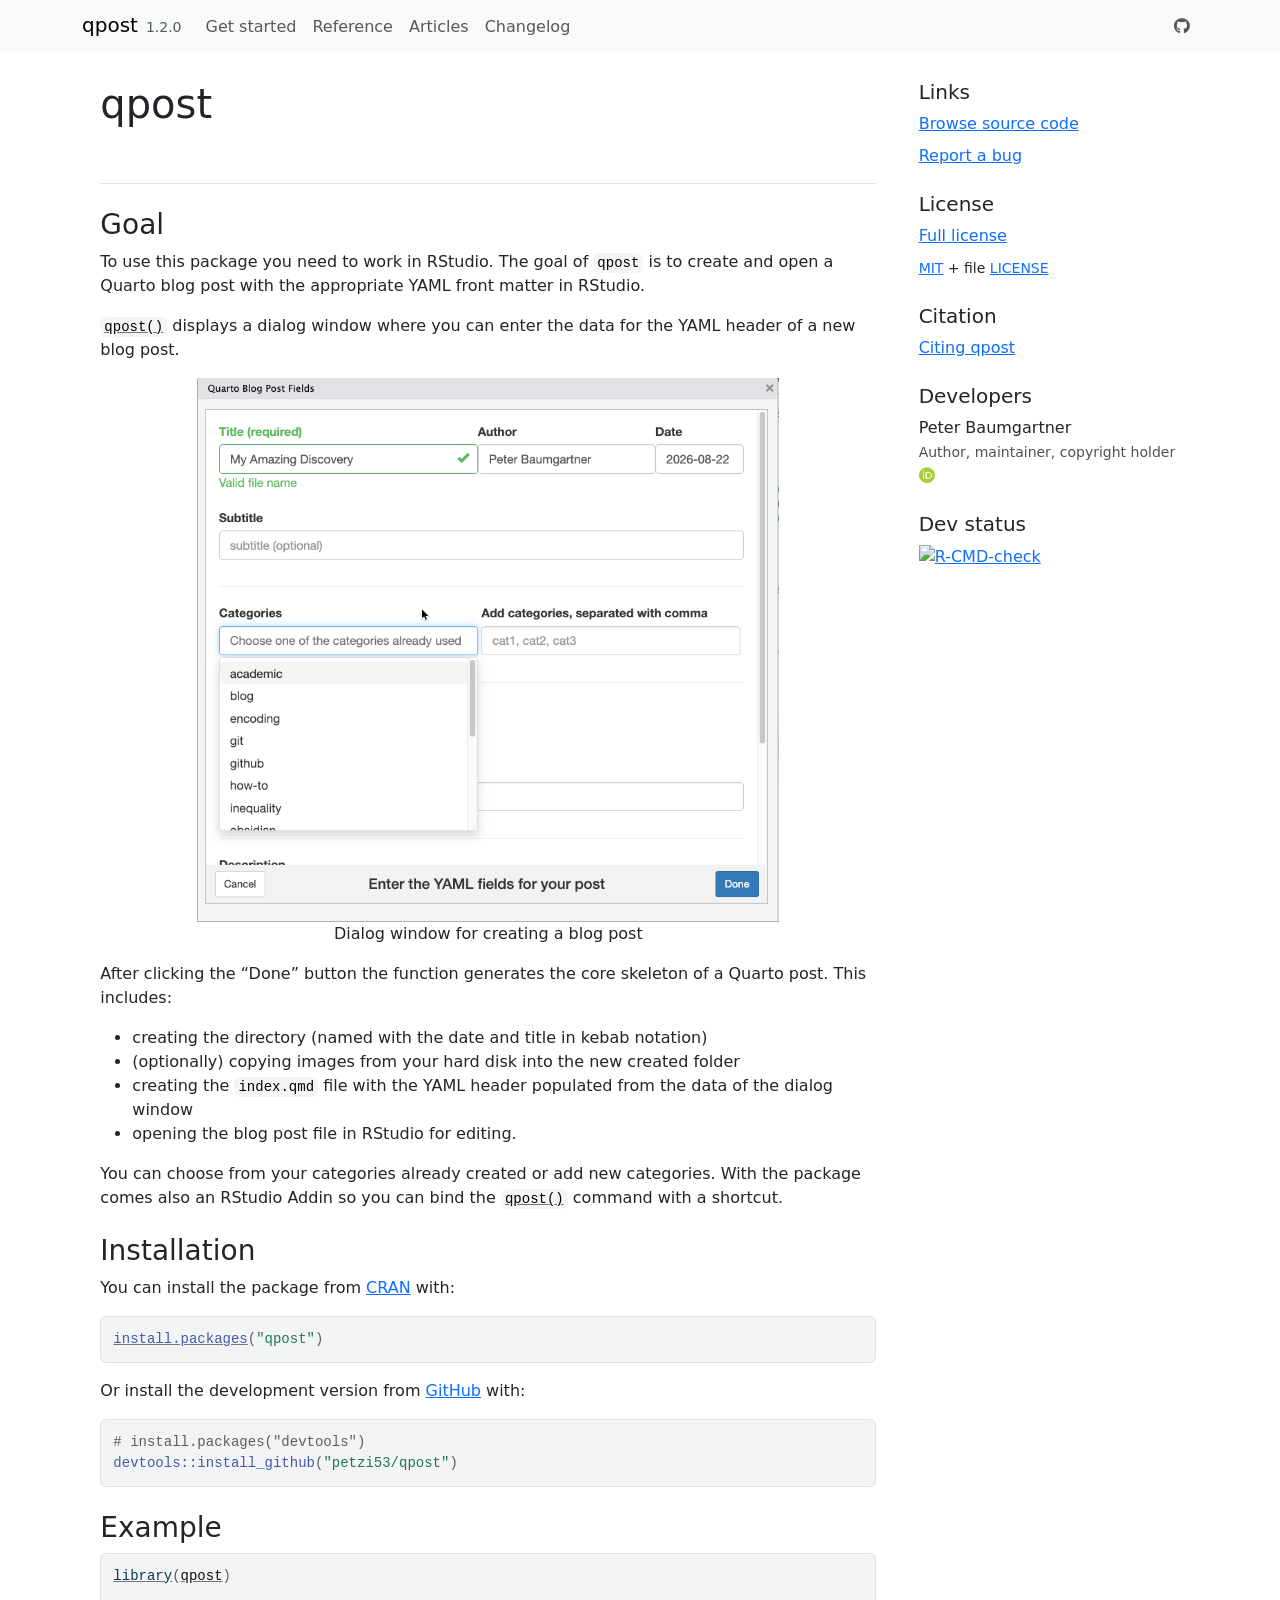
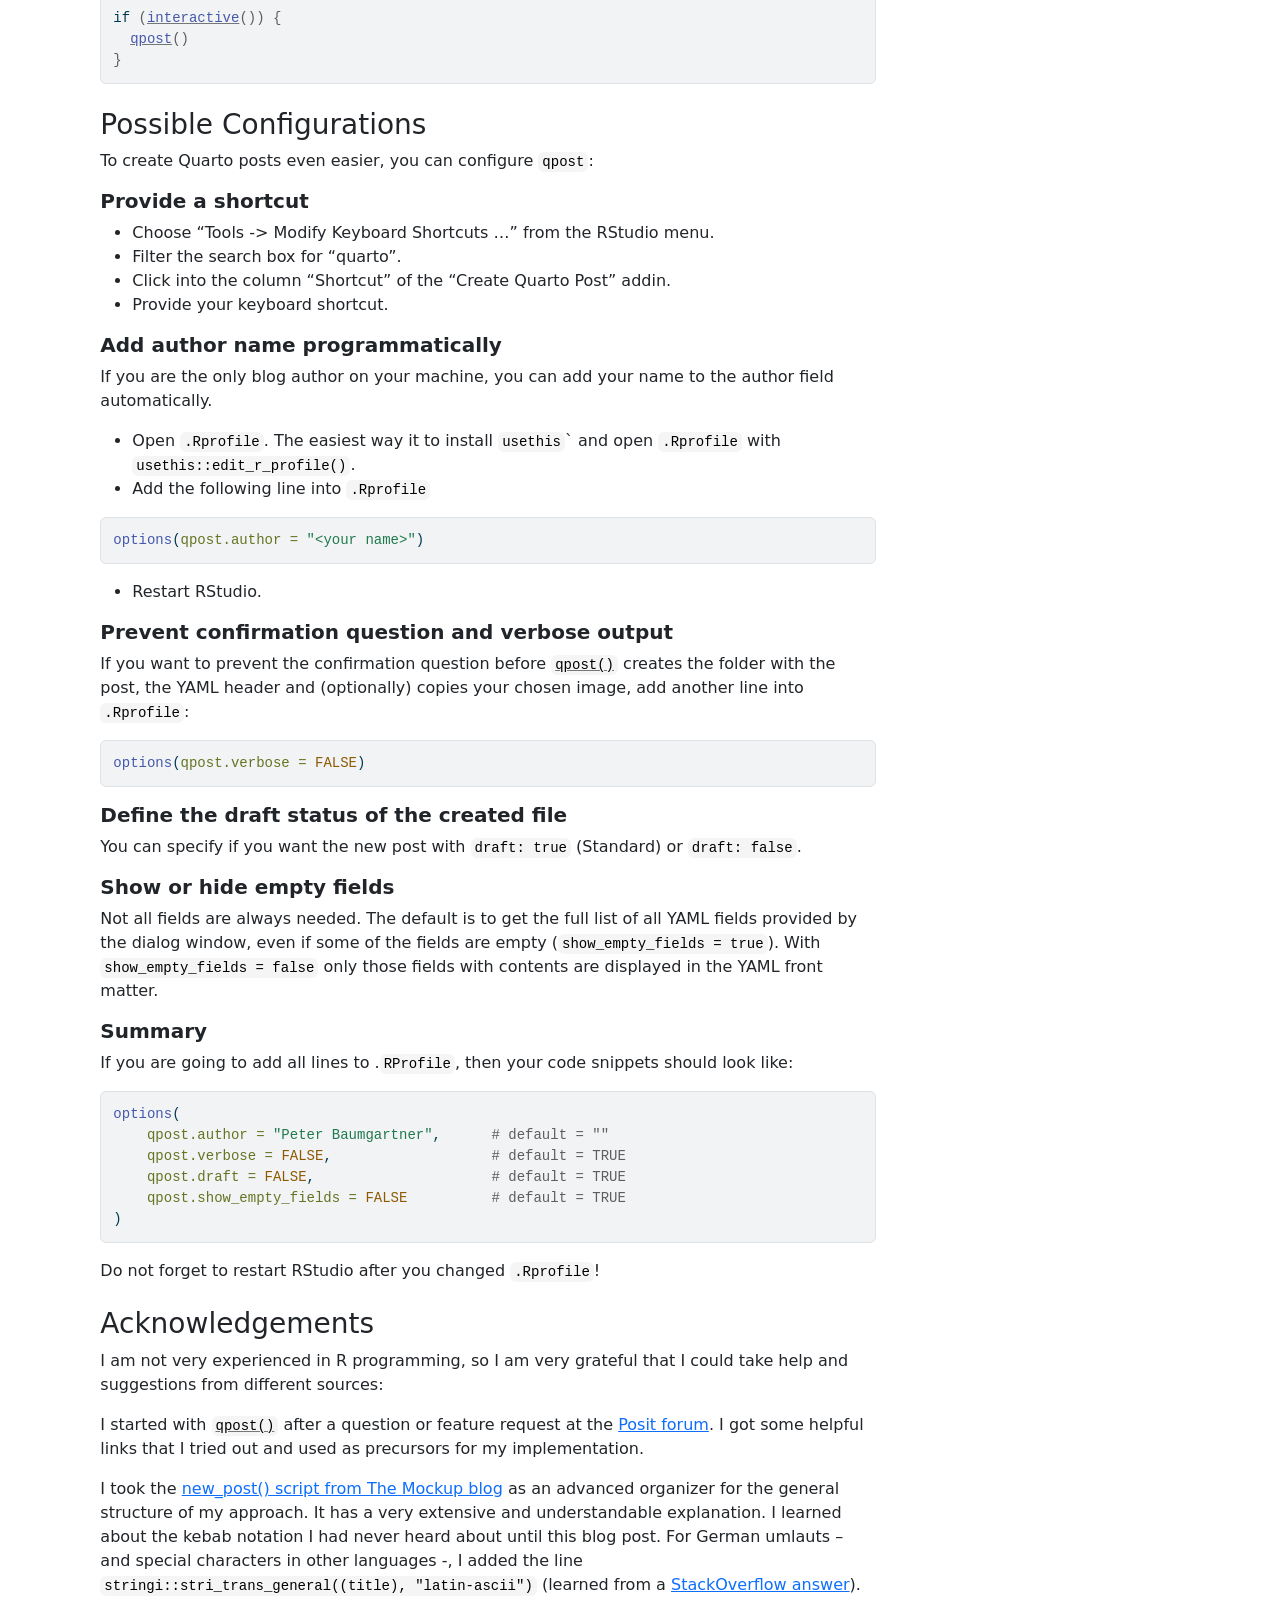
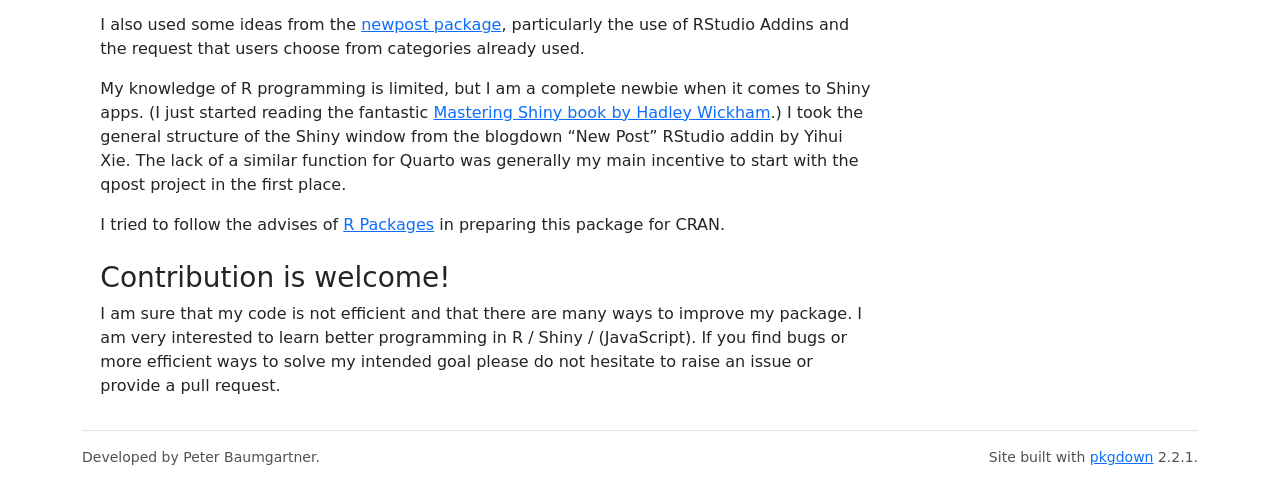
==== index.html @ b7bd8f60 "Deploying to gh-pages from @ petzi53/qpost@7a1c8ccf3ab5fe2297fcf11475f8ac3e161df1cf 🚀" ====
<!DOCTYPE html>
<!-- Generated by pkgdown: do not edit by hand --><html lang="en">
<head>
<meta http-equiv="Content-Type" content="text/html; charset=UTF-8">
<meta charset="utf-8">
<meta http-equiv="X-UA-Compatible" content="IE=edge">
<meta name="viewport" content="width=device-width, initial-scale=1, shrink-to-fit=no">
<title>Create a Quarto Blog Post • qpost</title>
<script src="deps/jquery-3.6.0/jquery-3.6.0.min.js"></script><meta name="viewport" content="width=device-width, initial-scale=1, shrink-to-fit=no">
<link href="deps/bootstrap-5.3.8/bootstrap.min.css" rel="stylesheet">
<script src="deps/bootstrap-5.3.8/bootstrap.bundle.min.js"></script><link href="deps/font-awesome-6.5.2/css/all.min.css" rel="stylesheet">
<link href="deps/font-awesome-6.5.2/css/v4-shims.min.css" rel="stylesheet">
<script src="deps/headroom-0.11.0/headroom.min.js"></script><script src="deps/headroom-0.11.0/jQuery.headroom.min.js"></script><script src="deps/bootstrap-toc-1.0.1/bootstrap-toc.min.js"></script><script src="deps/clipboard.js-2.0.11/clipboard.min.js"></script><script src="deps/search-1.0.0/autocomplete.jquery.min.js"></script><script src="deps/search-1.0.0/fuse.min.js"></script><script src="deps/search-1.0.0/mark.min.js"></script><!-- pkgdown --><script src="pkgdown.js"></script><meta property="og:title" content="Create a Quarto Blog Post">
<meta name="description" content="Provides an interactive RStudio dialog for creating Quarto blog posts with correctly structured YAML front matter. The dialog collects title, author, date, categories, and other metadata, then scaffolds the post directory, creates the index.qmd file, and optionally copies an image. A companion function appends COinS (ContextObjects in Spans) metadata to posts for automatic bibliographic import into reference managers such as Zotero.">
<meta property="og:description" content="Provides an interactive RStudio dialog for creating Quarto blog posts with correctly structured YAML front matter. The dialog collects title, author, date, categories, and other metadata, then scaffolds the post directory, creates the index.qmd file, and optionally copies an image. A companion function appends COinS (ContextObjects in Spans) metadata to posts for automatic bibliographic import into reference managers such as Zotero.">
</head>
<body>
    <a href="#main" class="visually-hidden-focusable">Skip to contents</a>


    <nav class="navbar navbar-expand-lg fixed-top bg-light" data-bs-theme="light" aria-label="Site navigation"><div class="container">

    <a class="navbar-brand me-2" href="index.html">qpost</a>

    <small class="nav-text text-muted me-auto" data-bs-toggle="tooltip" data-bs-placement="bottom" title="">1.2.0</small>


    <button class="navbar-toggler" type="button" data-bs-toggle="collapse" data-bs-target="#navbar" aria-controls="navbar" aria-expanded="false" aria-label="Toggle navigation">
      <span class="navbar-toggler-icon"></span>
    </button>

    <div id="navbar" class="collapse navbar-collapse ms-3">
      <ul class="navbar-nav me-auto">
<li class="nav-item"><a class="nav-link" href="articles/qpost.html">Get started</a></li>
<li class="nav-item"><a class="nav-link" href="reference/index.html">Reference</a></li>
<li class="nav-item"><a class="nav-link" href="articles/index.html">Articles</a></li>
<li class="nav-item"><a class="nav-link" href="news/index.html">Changelog</a></li>
      </ul>
<ul class="navbar-nav">
<li class="nav-item"><a class="external-link nav-link" href="https://github.com/petzi53/qpost"><span class="fa fa-github"></span></a></li>
      </ul>
</div>


  </div>
</nav><div class="container template-home">
<div class="row">
  <main id="main" class="col-md-9"><div class="section level1">
<div class="page-header"><h1 id="qpost">qpost<a class="anchor" aria-label="anchor" href="#qpost"></a>
</h1></div>
<!-- badges: start -->

<!-- badges: end -->
<div class="section level2">
<h2 id="goal">Goal<a class="anchor" aria-label="anchor" href="#goal"></a>
</h2>
<p>To use this package you need to work in RStudio. The goal of <code>qpost</code> is to create and open a Quarto blog post with the appropriate YAML front matter in RStudio.</p>
<p><code><a href="reference/qpost.html">qpost()</a></code> displays a dialog window where you can enter the data for the YAML header of a new blog post.</p>
<div class="figure" style="text-align: center">
<img src="reference/figures/qpost-dialog.png" alt="Dialog windows shows input field for title, author, date and subtitle" width="75%"><p class="caption">
Dialog window for creating a blog post
</p>
</div>
<p>After clicking the “Done” button the function generates the core skeleton of a Quarto post. This includes:</p>
<ul>
<li>creating the directory (named with the date and title in kebab notation)</li>
<li>(optionally) copying images from your hard disk into the new created folder</li>
<li>creating the <code>index.qmd</code> file with the YAML header populated from the data of the dialog window</li>
<li>opening the blog post file in RStudio for editing.</li>
</ul>
<p>You can choose from your categories already created or add new categories. With the package comes also an RStudio Addin so you can bind the <code><a href="reference/qpost.html">qpost()</a></code> command with a shortcut.</p>
</div>
<div class="section level2">
<h2 id="installation">Installation<a class="anchor" aria-label="anchor" href="#installation"></a>
</h2>
<p>You can install the package from <a href="https://cran.r-project.org/" class="external-link">CRAN</a> with:</p>
<div class="sourceCode" id="cb1"><pre class="downlit sourceCode r">
<code class="sourceCode R"><span><span class="fu"><a href="https://rdrr.io/r/utils/install.packages.html" class="external-link">install.packages</a></span><span class="op">(</span><span class="st">"qpost"</span><span class="op">)</span></span></code></pre></div>
<p>Or install the development version from <a href="https://github.com/" class="external-link">GitHub</a> with:</p>
<div class="sourceCode" id="cb2"><pre class="downlit sourceCode r">
<code class="sourceCode R"><span><span class="co"># install.packages("devtools")</span></span>
<span><span class="fu">devtools</span><span class="fu">::</span><span class="fu">install_github</span><span class="op">(</span><span class="st">"petzi53/qpost"</span><span class="op">)</span></span></code></pre></div>
</div>
<div class="section level2">
<h2 id="example">Example<a class="anchor" aria-label="anchor" href="#example"></a>
</h2>
<div class="sourceCode" id="cb3"><pre class="downlit sourceCode r">
<code class="sourceCode R"><span><span class="kw"><a href="https://rdrr.io/r/base/library.html" class="external-link">library</a></span><span class="op">(</span><span class="va"><a href="https://github.com/petzi53/qpost" class="external-link">qpost</a></span><span class="op">)</span></span>
<span></span>
<span><span class="kw">if</span> <span class="op">(</span><span class="fu"><a href="https://rdrr.io/r/base/interactive.html" class="external-link">interactive</a></span><span class="op">(</span><span class="op">)</span><span class="op">)</span> <span class="op">{</span></span>
<span>  <span class="fu"><a href="reference/qpost.html">qpost</a></span><span class="op">(</span><span class="op">)</span></span>
<span><span class="op">}</span></span></code></pre></div>
</div>
<div class="section level2">
<h2 id="possible-configurations">Possible Configurations<a class="anchor" aria-label="anchor" href="#possible-configurations"></a>
</h2>
<p>To create Quarto posts even easier, you can configure <code>qpost</code>:</p>
<div class="section level3">
<h3 id="provide-a-shortcut">Provide a shortcut<a class="anchor" aria-label="anchor" href="#provide-a-shortcut"></a>
</h3>
<ul>
<li>Choose “Tools -&gt; Modify Keyboard Shortcuts …” from the RStudio menu.</li>
<li>Filter the search box for “quarto”.</li>
<li>Click into the column “Shortcut” of the “Create Quarto Post” addin.</li>
<li>Provide your keyboard shortcut.</li>
</ul>
</div>
<div class="section level3">
<h3 id="add-author-name-programmatically">Add author name programmatically<a class="anchor" aria-label="anchor" href="#add-author-name-programmatically"></a>
</h3>
<p>If you are the only blog author on your machine, you can add your name to the author field automatically.</p>
<ul>
<li>Open <code>.Rprofile</code>. The easiest way it to install <code>usethis</code>` and open <code>.Rprofile</code> with <code>usethis::edit_r_profile()</code>.</li>
<li>Add the following line into <code>.Rprofile</code>
</li>
</ul>
<!-- --><div class="sourceCode" id="cb4"><pre class="sourceCode R"><code class="sourceCode r"><span id="cb4-1"><a href="#cb4-1" tabindex="-1"></a><span class="fu">options</span>(<span class="at">qpost.author =</span> <span class="st">"&lt;your name&gt;"</span>)</span></code></pre></div>
<ul>
<li>Restart RStudio.</li>
</ul>
</div>
<div class="section level3">
<h3 id="prevent-confirmation-question-and-verbose-output">Prevent confirmation question and verbose output<a class="anchor" aria-label="anchor" href="#prevent-confirmation-question-and-verbose-output"></a>
</h3>
<p>If you want to prevent the confirmation question before <code><a href="reference/qpost.html">qpost()</a></code> creates the folder with the post, the YAML header and (optionally) copies your chosen image, add another line into <code>.Rprofile</code>:</p>
<div class="sourceCode" id="cb5"><pre class="sourceCode R"><code class="sourceCode r"><span id="cb5-1"><a href="#cb5-1" tabindex="-1"></a><span class="fu">options</span>(<span class="at">qpost.verbose =</span> <span class="cn">FALSE</span>)</span></code></pre></div>
</div>
<div class="section level3">
<h3 id="define-the-draft-status-of-the-created-file">Define the draft status of the created file<a class="anchor" aria-label="anchor" href="#define-the-draft-status-of-the-created-file"></a>
</h3>
<p>You can specify if you want the new post with <code>draft: true</code> (Standard) or <code>draft: false</code>.</p>
</div>
<div class="section level3">
<h3 id="show-or-hide-empty-fields">Show or hide empty fields<a class="anchor" aria-label="anchor" href="#show-or-hide-empty-fields"></a>
</h3>
<p>Not all fields are always needed. The default is to get the full list of all YAML fields provided by the dialog window, even if some of the fields are empty (<code>show_empty_fields = true</code>). With <code>show_empty_fields = false</code> only those fields with contents are displayed in the YAML front matter.</p>
</div>
<div class="section level3">
<h3 id="summary">Summary<a class="anchor" aria-label="anchor" href="#summary"></a>
</h3>
<p>If you are going to add all lines to .<code>RProfile</code>, then your code snippets should look like:</p>
<div class="sourceCode" id="cb6"><pre class="sourceCode R"><code class="sourceCode r"><span id="cb6-1"><a href="#cb6-1" tabindex="-1"></a><span class="fu">options</span>(</span>
<span id="cb6-2"><a href="#cb6-2" tabindex="-1"></a>    <span class="at">qpost.author =</span> <span class="st">"Peter Baumgartner"</span>,      <span class="co"># default = ""</span></span>
<span id="cb6-3"><a href="#cb6-3" tabindex="-1"></a>    <span class="at">qpost.verbose =</span> <span class="cn">FALSE</span>,                   <span class="co"># default = TRUE</span></span>
<span id="cb6-4"><a href="#cb6-4" tabindex="-1"></a>    <span class="at">qpost.draft =</span> <span class="cn">FALSE</span>,                     <span class="co"># default = TRUE</span></span>
<span id="cb6-5"><a href="#cb6-5" tabindex="-1"></a>    <span class="at">qpost.show_empty_fields =</span> <span class="cn">FALSE</span>          <span class="co"># default = TRUE </span></span>
<span id="cb6-6"><a href="#cb6-6" tabindex="-1"></a>)</span></code></pre></div>
<p>Do not forget to restart RStudio after you changed <code>.Rprofile</code>!</p>
</div>
</div>
<div class="section level2">
<h2 id="acknowledgements">Acknowledgements<a class="anchor" aria-label="anchor" href="#acknowledgements"></a>
</h2>
<p>I am not very experienced in R programming, so I am very grateful that I could take help and suggestions from different sources:</p>
<p>I started with <code><a href="reference/qpost.html">qpost()</a></code> after a question or feature request at the <a href="https://forum.posit.co/t/template-or-addin-for-new-posts-in-quarto-blog/164735/2" class="external-link">Posit forum</a>. I got some helpful links that I tried out and used as precursors for my implementation.</p>
<p>I took the <a href="https://themockup.blog/posts/2022-11-08-use-r-to-generate-a-quarto-blogpost/" class="external-link">new_post() script from The Mockup blog</a> as an advanced organizer for the general structure of my approach. It has a very extensive and understandable explanation. I learned about the kebab notation I had never heard about until this blog post. For German umlauts – and special characters in other languages -, I added the line <code>stringi::stri_trans_general((title), "latin-ascii")</code> (learned from a <a href="https://stackoverflow.com/a/38171652/7322615" class="external-link">StackOverflow answer</a>).</p>
<p>I also used some ideas from the <a href="https://github.com/smach/newpost/" class="external-link">newpost package</a>, particularly the use of RStudio Addins and the request that users choose from categories already used.</p>
<p>My knowledge of R programming is limited, but I am a complete newbie when it comes to Shiny apps. (I just started reading the fantastic <a href="https://mastering-shiny.org/" class="external-link">Mastering Shiny book by Hadley Wickham</a>.) I took the general structure of the Shiny window from the blogdown “New Post” RStudio addin by Yihui Xie. The lack of a similar function for Quarto was generally my main incentive to start with the qpost project in the first place.</p>
<p>I tried to follow the advises of <a href="https://r-pkgs.org/" class="external-link">R Packages</a> in preparing this package for CRAN.</p>
</div>
<div class="section level2">
<h2 id="contribution-is-welcome">Contribution is welcome!<a class="anchor" aria-label="anchor" href="#contribution-is-welcome"></a>
</h2>
<p>I am sure that my code is not efficient and that there are many ways to improve my package. I am very interested to learn better programming in R / Shiny / (JavaScript). If you find bugs or more efficient ways to solve my intended goal please do not hesitate to raise an issue or provide a pull request.</p>
</div>
</div>
  </main><aside class="col-md-3"><div class="links">
<h2 data-toc-skip>Links</h2>
<ul class="list-unstyled">
<li><a href="https://github.com/petzi53/qpost/" class="external-link">Browse source code</a></li>
<li><a href="https://github.com/petzi53/qpost/issues" class="external-link">Report a bug</a></li>
</ul>
</div>

<div class="license">
<h2 data-toc-skip>License</h2>
<ul class="list-unstyled">
<li><a href="LICENSE.html">Full license</a></li>
<li><small><a href="https://opensource.org/licenses/mit-license.php" class="external-link">MIT</a> + file <a href="LICENSE-text.html">LICENSE</a></small></li>
</ul>
</div>


<div class="citation">
<h2 data-toc-skip>Citation</h2>
<ul class="list-unstyled">
<li><a href="authors.html#citation">Citing qpost</a></li>
</ul>
</div>

<div class="developers">
<h2 data-toc-skip>Developers</h2>
<ul class="list-unstyled">
<li>Peter Baumgartner <br><small class="roles"> Author, maintainer, copyright holder </small> <a href="https://orcid.org/0000-0003-4526-8791" target="orcid.widget" aria-label="ORCID" class="external-link"><span class="fab fa-orcid orcid" aria-hidden="true"></span></a>  </li>
</ul>
</div>

<div class="dev-status">
<h2 data-toc-skip>Dev status</h2>
<ul class="list-unstyled">
<li><a href="https://github.com/petzi53/qpost/actions/workflows/R-CMD-check.yaml" class="external-link"><img src="https://github.com/petzi53/qpost/actions/workflows/R-CMD-check.yaml/badge.svg" alt="R-CMD-check"></a></li>
</ul>
</div>

  </aside>
</div>


    <footer><div class="pkgdown-footer-left">
  <p>Developed by Peter Baumgartner.</p>
</div>

<div class="pkgdown-footer-right">
  <p>Site built with <a href="https://pkgdown.r-lib.org/" class="external-link">pkgdown</a> 2.2.1.</p>
</div>

    </footer>
</div>





  </body>
</html>
---- deps/font-awesome-6.5.2/css/v4-shims.min.css ----
/*!
 * Font Awesome Free 6.5.2 by @fontawesome - https://fontawesome.com
 * License - https://fontawesome.com/license/free (Icons: CC BY 4.0, Fonts: SIL OFL 1.1, Code: MIT License)
 * Copyright 2024 Fonticons, Inc.
 */
.fa.fa-glass:before{content:"\f000"}.fa.fa-envelope-o{font-family:"Font Awesome 6 Free";font-weight:400}.fa.fa-envelope-o:before{content:"\f0e0"}.fa.fa-star-o{font-family:"Font Awesome 6 Free";font-weight:400}.fa.fa-star-o:before{content:"\f005"}.fa.fa-close:before,.fa.fa-remove:before{content:"\f00d"}.fa.fa-gear:before{content:"\f013"}.fa.fa-trash-o{font-family:"Font Awesome 6 Free";font-weight:400}.fa.fa-trash-o:before{content:"\f2ed"}.fa.fa-home:before{content:"\f015"}.fa.fa-file-o{font-family:"Font Awesome 6 Free";font-weight:400}.fa.fa-file-o:before{content:"\f15b"}.fa.fa-clock-o{font-family:"Font Awesome 6 Free";font-weight:400}.fa.fa-clock-o:before{content:"\f017"}.fa.fa-arrow-circle-o-down{font-family:"Font Awesome 6 Free";font-weight:400}.fa.fa-arrow-circle-o-down:before{content:"\f358"}.fa.fa-arrow-circle-o-up{font-family:"Font Awesome 6 Free";font-weight:400}.fa.fa-arrow-circle-o-up:before{content:"\f35b"}.fa.fa-play-circle-o{font-family:"Font Awesome 6 Free";font-weight:400}.fa.fa-play-circle-o:before{content:"\f144"}.fa.fa-repeat:before,.fa.fa-rotate-right:before{content:"\f01e"}.fa.fa-refresh:before{content:"\f021"}.fa.fa-list-alt{font-family:"Font Awesome 6 Free";font-weight:400}.fa.fa-list-alt:before{content:"\f022"}.fa.fa-dedent:before{content:"\f03b"}.fa.fa-video-camera:before{content:"\f03d"}.fa.fa-picture-o{font-family:"Font Awesome 6 Free";font-weight:400}.fa.fa-picture-o:before{content:"\f03e"}.fa.fa-photo{font-family:"Font Awesome 6 Free";font-weight:400}.fa.fa-photo:before{content:"\f03e"}.fa.fa-image{font-family:"Font Awesome 6 Free";font-weight:400}.fa.fa-image:before{content:"\f03e"}.fa.fa-map-marker:before{content:"\f3c5"}.fa.fa-pencil-square-o{font-family:"Font Awesome 6 Free";font-weight:400}.fa.fa-pencil-square-o:before{content:"\f044"}.fa.fa-edit{font-family:"Font Awesome 6 Free";font-weight:400}.fa.fa-edit:before{content:"\f044"}.fa.fa-share-square-o:before{content:"\f14d"}.fa.fa-check-square-o{font-family:"Font Awesome 6 Free";font-weight:400}.fa.fa-check-square-o:before{content:"\f14a"}.fa.fa-arrows:before{content:"\f0b2"}.fa.fa-times-circle-o{font-family:"Font Awesome 6 Free";font-weight:400}.fa.fa-times-circle-o:before{content:"\f057"}.fa.fa-check-circle-o{font-family:"Font Awesome 6 Free";font-weight:400}.fa.fa-check-circle-o:before{content:"\f058"}.fa.fa-mail-forward:before{content:"\f064"}.fa.fa-expand:before{content:"\f424"}.fa.fa-compress:before{content:"\f422"}.fa.fa-eye,.fa.fa-eye-slash{font-family:"Font Awesome 6 Free";font-weight:400}.fa.fa-warning:before{content:"\f071"}.fa.fa-calendar:before{content:"\f073"}.fa.fa-arrows-v:before{content:"\f338"}.fa.fa-arrows-h:before{content:"\f337"}.fa.fa-bar-chart-o:before,.fa.fa-bar-chart:before{content:"\e0e3"}.fa.fa-twitter-square{font-family:"Font Awesome 6 Brands";font-weight:400}.fa.fa-twitter-square:before{content:"\f081"}.fa.fa-facebook-square{font-family:"Font Awesome 6 Brands";font-weight:400}.fa.fa-facebook-square:before{content:"\f082"}.fa.fa-gears:before{content:"\f085"}.fa.fa-thumbs-o-up{font-family:"Font Awesome 6 Free";font-weight:400}.fa.fa-thumbs-o-up:before{content:"\f164"}.fa.fa-thumbs-o-down{font-family:"Font Awesome 6 Free";font-weight:400}.fa.fa-thumbs-o-down:before{content:"\f165"}.fa.fa-heart-o{font-family:"Font Awesome 6 Free";font-weight:400}.fa.fa-heart-o:before{content:"\f004"}.fa.fa-sign-out:before{content:"\f2f5"}.fa.fa-linkedin-square{font-family:"Font Awesome 6 Brands";font-weight:400}.fa.fa-linkedin-square:before{content:"\f08c"}.fa.fa-thumb-tack:before{content:"\f08d"}.fa.fa-external-link:before{content:"\f35d"}.fa.fa-sign-in:before{content:"\f2f6"}.fa.fa-github-square{font-family:"Font Awesome 6 Brands";font-weight:400}.fa.fa-github-square:before{content:"\f092"}.fa.fa-lemon-o{font-family:"Font Awesome 6 Free";font-weight:400}.fa.fa-lemon-o:before{content:"\f094"}.fa.fa-square-o{font-family:"Font Awesome 6 Free";font-weight:400}.fa.fa-square-o:before{content:"\f0c8"}.fa.fa-bookmark-o{font-family:"Font Awesome 6 Free";font-weight:400}.fa.fa-bookmark-o:before{content:"\f02e"}.fa.fa-facebook,.fa.fa-twitter{font-family:"Font Awesome 6 Brands";font-weight:400}.fa.fa-facebook:before{content:"\f39e"}.fa.fa-facebook-f{font-family:"Font Awesome 6 Brands";font-weight:400}.fa.fa-facebook-f:before{content:"\f39e"}.fa.fa-github{font-family:"Font Awesome 6 Brands";font-weight:400}.fa.fa-credit-card{font-family:"Font Awesome 6 Free";font-weight:400}.fa.fa-feed:before{content:"\f09e"}.fa.fa-hdd-o{font-family:"Font Awesome 6 Free";font-weight:400}.fa.fa-hdd-o:before{content:"\f0a0"}.fa.fa-hand-o-right{font-family:"Font Awesome 6 Free";font-weight:400}.fa.fa-hand-o-right:before{content:"\f0a4"}.fa.fa-hand-o-left{font-family:"Font Awesome 6 Free";font-weight:400}.fa.fa-hand-o-left:before{content:"\f0a5"}.fa.fa-hand-o-up{font-family:"Font Awesome 6 Free";font-weight:400}.fa.fa-hand-o-up:before{content:"\f0a6"}.fa.fa-hand-o-down{font-family:"Font Awesome 6 Free";font-weight:400}.fa.fa-hand-o-down:before{content:"\f0a7"}.fa.fa-globe:before{content:"\f57d"}.fa.fa-tasks:before{content:"\f828"}.fa.fa-arrows-alt:before{content:"\f31e"}.fa.fa-group:before{content:"\f0c0"}.fa.fa-chain:before{content:"\f0c1"}.fa.fa-cut:before{content:"\f0c4"}.fa.fa-files-o{font-family:"Font Awesome 6 Free";font-weight:400}.fa.fa-files-o:before{content:"\f0c5"}.fa.fa-floppy-o{font-family:"Font Awesome 6 Free";font-weight:400}.fa.fa-floppy-o:before{content:"\f0c7"}.fa.fa-save{font-family:"Font Awesome 6 Free";font-weight:400}.fa.fa-save:before{content:"\f0c7"}.fa.fa-navicon:before,.fa.fa-reorder:before{content:"\f0c9"}.fa.fa-magic:before{content:"\e2ca"}.fa.fa-pinterest,.fa.fa-pinterest-square{font-family:"Font Awesome 6 Brands";font-weight:400}.fa.fa-pinterest-square:before{content:"\f0d3"}.fa.fa-google-plus-square{font-family:"Font Awesome 6 Brands";font-weight:400}.fa.fa-google-plus-square:before{content:"\f0d4"}.fa.fa-google-plus{font-family:"Font Awesome 6 Brands";font-weight:400}.fa.fa-google-plus:before{content:"\f0d5"}.fa.fa-money:before{content:"\f3d1"}.fa.fa-unsorted:before{content:"\f0dc"}.fa.fa-sort-desc:before{content:"\f0dd"}.fa.fa-sort-asc:before{content:"\f0de"}.fa.fa-linkedin{font-family:"Font Awesome 6 Brands";font-weight:400}.fa.fa-linkedin:before{content:"\f0e1"}.fa.fa-rotate-left:before{content:"\f0e2"}.fa.fa-legal:before{content:"\f0e3"}.fa.fa-dashboard:before,.fa.fa-tachometer:before{content:"\f625"}.fa.fa-comment-o{font-family:"Font Awesome 6 Free";font-weight:400}.fa.fa-comment-o:before{content:"\f075"}.fa.fa-comments-o{font-family:"Font Awesome 6 Free";font-weight:400}.fa.fa-comments-o:before{content:"\f086"}.fa.fa-flash:before{content:"\f0e7"}.fa.fa-clipboard:before{content:"\f0ea"}.fa.fa-lightbulb-o{font-family:"Font Awesome 6 Free";font-weight:400}.fa.fa-lightbulb-o:before{content:"\f0eb"}.fa.fa-exchange:before{content:"\f362"}.fa.fa-cloud-download:before{content:"\f0ed"}.fa.fa-cloud-upload:before{content:"\f0ee"}.fa.fa-bell-o{font-family:"Font Awesome 6 Free";font-weight:400}.fa.fa-bell-o:before{content:"\f0f3"}.fa.fa-cutlery:before{content:"\f2e7"}.fa.fa-file-text-o{font-family:"Font Awesome 6 Free";font-weight:400}.fa.fa-file-text-o:before{content:"\f15c"}.fa.fa-building-o{font-family:"Font Awesome 6 Free";font-weight:400}.fa.fa-building-o:before{content:"\f1ad"}.fa.fa-hospital-o{font-family:"Font Awesome 6 Free";font-weight:400}.fa.fa-hospital-o:before{content:"\f0f8"}.fa.fa-tablet:before{content:"\f3fa"}.fa.fa-mobile-phone:before,.fa.fa-mobile:before{content:"\f3cd"}.fa.fa-circle-o{font-family:"Font Awesome 6 Free";font-weight:400}.fa.fa-circle-o:before{content:"\f111"}.fa.fa-mail-reply:before{content:"\f3e5"}.fa.fa-github-alt{font-family:"Font Awesome 6 Brands";font-weight:400}.fa.fa-folder-o{font-family:"Font Awesome 6 Free";font-weight:400}.fa.fa-folder-o:before{content:"\f07b"}.fa.fa-folder-open-o{font-family:"Font Awesome 6 Free";font-weight:400}.fa.fa-folder-open-o:before{content:"\f07c"}.fa.fa-smile-o{font-family:"Font Awesome 6 Free";font-weight:400}.fa.fa-smile-o:before{content:"\f118"}.fa.fa-frown-o{font-family:"Font Awesome 6 Free";font-weight:400}.fa.fa-frown-o:before{content:"\f119"}.fa.fa-meh-o{font-family:"Font Awesome 6 Free";font-weight:400}.fa.fa-meh-o:before{content:"\f11a"}.fa.fa-keyboard-o{font-family:"Font Awesome 6 Free";font-weight:400}.fa.fa-keyboard-o:before{content:"\f11c"}.fa.fa-flag-o{font-family:"Font Awesome 6 Free";font-weight:400}.fa.fa-flag-o:before{content:"\f024"}.fa.fa-mail-reply-all:before{content:"\f122"}.fa.fa-star-half-o{font-family:"Font Awesome 6 Free";font-weight:400}.fa.fa-star-half-o:before{content:"\f5c0"}.fa.fa-star-half-empty{font-family:"Font Awesome 6 Free";font-weight:400}.fa.fa-star-half-empty:before{content:"\f5c0"}.fa.fa-star-half-full{font-family:"Font Awesome 6 Free";font-weight:400}.fa.fa-star-half-full:before{content:"\f5c0"}.fa.fa-code-fork:before{content:"\f126"}.fa.fa-chain-broken:before,.fa.fa-unlink:before{content:"\f127"}.fa.fa-calendar-o{font-family:"Font Awesome 6 Free";font-weight:400}.fa.fa-calendar-o:before{content:"\f133"}.fa.fa-css3,.fa.fa-html5,.fa.fa-maxcdn{font-family:"Font Awesome 6 Brands";font-weight:400}.fa.fa-unlock-alt:before{content:"\f09c"}.fa.fa-minus-square-o{font-family:"Font Awesome 6 Free";font-weight:400}.fa.fa-minus-square-o:before{content:"\f146"}.fa.fa-level-up:before{content:"\f3bf"}.fa.fa-level-down:before{content:"\f3be"}.fa.fa-pencil-square:before{content:"\f14b"}.fa.fa-external-link-square:before{content:"\f360"}.fa.fa-compass{font-family:"Font Awesome 6 Free";font-weight:400}.fa.fa-caret-square-o-down{font-family:"Font Awesome 6 Free";font-weight:400}.fa.fa-caret-square-o-down:before{content:"\f150"}.fa.fa-toggle-down{font-family:"Font Awesome 6 Free";font-weight:400}.fa.fa-toggle-down:before{content:"\f150"}.fa.fa-caret-square-o-up{font-family:"Font Awesome 6 Free";font-weight:400}.fa.fa-caret-square-o-up:before{content:"\f151"}.fa.fa-toggle-up{font-family:"Font Awesome 6 Free";font-weight:400}.fa.fa-toggle-up:before{content:"\f151"}.fa.fa-caret-square-o-right{font-family:"Font Awesome 6 Free";font-weight:400}.fa.fa-caret-square-o-right:before{content:"\f152"}.fa.fa-toggle-right{font-family:"Font Awesome 6 Free";font-weight:400}.fa.fa-toggle-right:before{content:"\f152"}.fa.fa-eur:before,.fa.fa-euro:before{content:"\f153"}.fa.fa-gbp:before{content:"\f154"}.fa.fa-dollar:before,.fa.fa-usd:before{content:"\24"}.fa.fa-inr:before,.fa.fa-rupee:before{content:"\e1bc"}.fa.fa-cny:before,.fa.fa-jpy:before,.fa.fa-rmb:before,.fa.fa-yen:before{content:"\f157"}.fa.fa-rouble:before,.fa.fa-rub:before,.fa.fa-ruble:before{content:"\f158"}.fa.fa-krw:before,.fa.fa-won:before{content:"\f159"}.fa.fa-bitcoin,.fa.fa-btc{font-family:"Font Awesome 6 Brands";font-weight:400}.fa.fa-bitcoin:before{content:"\f15a"}.fa.fa-file-text:before{content:"\f15c"}.fa.fa-sort-alpha-asc:before{content:"\f15d"}.fa.fa-sort-alpha-desc:before{content:"\f881"}.fa.fa-sort-amount-asc:before{content:"\f884"}.fa.fa-sort-amount-desc:before{content:"\f160"}.fa.fa-sort-numeric-asc:before{content:"\f162"}.fa.fa-sort-numeric-desc:before{content:"\f886"}.fa.fa-youtube-square{font-family:"Font Awesome 6 Brands";font-weight:400}.fa.fa-youtube-square:before{content:"\f431"}.fa.fa-xing,.fa.fa-xing-square,.fa.fa-youtube{font-family:"Font Awesome 6 Brands";font-weight:400}.fa.fa-xing-square:before{content:"\f169"}.fa.fa-youtube-play{font-family:"Font Awesome 6 Brands";font-weight:400}.fa.fa-youtube-play:before{content:"\f167"}.fa.fa-adn,.fa.fa-bitbucket,.fa.fa-bitbucket-square,.fa.fa-dropbox,.fa.fa-flickr,.fa.fa-instagram,.fa.fa-stack-overflow{font-family:"Font Awesome 6 Brands";font-weight:400}.fa.fa-bitbucket-square:before{content:"\f171"}.fa.fa-tumblr,.fa.fa-tumblr-square{font-family:"Font Awesome 6 Brands";font-weight:400}.fa.fa-tumblr-square:before{content:"\f174"}.fa.fa-long-arrow-down:before{content:"\f309"}.fa.fa-long-arrow-up:before{content:"\f30c"}.fa.fa-long-arrow-left:before{content:"\f30a"}.fa.fa-long-arrow-right:before{content:"\f30b"}.fa.fa-android,.fa.fa-apple,.fa.fa-dribbble,.fa.fa-foursquare,.fa.fa-gittip,.fa.fa-gratipay,.fa.fa-linux,.fa.fa-skype,.fa.fa-trello,.fa.fa-windows{font-family:"Font Awesome 6 Brands";font-weight:400}.fa.fa-gittip:before{content:"\f184"}.fa.fa-sun-o{font-family:"Font Awesome 6 Free";font-weight:400}.fa.fa-sun-o:before{content:"\f185"}.fa.fa-moon-o{font-family:"Font Awesome 6 Free";font-weight:400}.fa.fa-moon-o:before{content:"\f186"}.fa.fa-pagelines,.fa.fa-renren,.fa.fa-stack-exchange,.fa.fa-vk,.fa.fa-weibo{font-family:"Font Awesome 6 Brands";font-weight:400}.fa.fa-arrow-circle-o-right{font-family:"Font Awesome 6 Free";font-weight:400}.fa.fa-arrow-circle-o-right:before{content:"\f35a"}.fa.fa-arrow-circle-o-left{font-family:"Font Awesome 6 Free";font-weight:400}.fa.fa-arrow-circle-o-left:before{content:"\f359"}.fa.fa-caret-square-o-left{font-family:"Font Awesome 6 Free";font-weight:400}.fa.fa-caret-square-o-left:before{content:"\f191"}.fa.fa-toggle-left{font-family:"Font Awesome 6 Free";font-weight:400}.fa.fa-toggle-left:before{content:"\f191"}.fa.fa-dot-circle-o{font-family:"Font Awesome 6 Free";font-weight:400}.fa.fa-dot-circle-o:before{content:"\f192"}.fa.fa-vimeo-square{font-family:"Font Awesome 6 Brands";font-weight:400}.fa.fa-vimeo-square:before{content:"\f194"}.fa.fa-try:before,.fa.fa-turkish-lira:before{content:"\e2bb"}.fa.fa-plus-square-o{font-family:"Font Awesome 6 Free";font-weight:400}.fa.fa-plus-square-o:before{content:"\f0fe"}.fa.fa-openid,.fa.fa-slack,.fa.fa-wordpress{font-family:"Font Awesome 6 Brands";font-weight:400}.fa.fa-bank:before,.fa.fa-institution:before{content:"\f19c"}.fa.fa-mortar-board:before{content:"\f19d"}.fa.fa-google,.fa.fa-reddit,.fa.fa-reddit-square,.fa.fa-yahoo{font-family:"Font Awesome 6 Brands";font-weight:400}.fa.fa-reddit-square:before{content:"\f1a2"}.fa.fa-behance,.fa.fa-behance-square,.fa.fa-delicious,.fa.fa-digg,.fa.fa-drupal,.fa.fa-joomla,.fa.fa-pied-piper-alt,.fa.fa-pied-piper-pp,.fa.fa-stumbleupon,.fa.fa-stumbleupon-circle{font-family:"Font Awesome 6 Brands";font-weight:400}.fa.fa-behance-square:before{content:"\f1b5"}.fa.fa-steam,.fa.fa-steam-square{font-family:"Font Awesome 6 Brands";font-weight:400}.fa.fa-steam-square:before{content:"\f1b7"}.fa.fa-automobile:before{content:"\f1b9"}.fa.fa-cab:before{content:"\f1ba"}.fa.fa-deviantart,.fa.fa-soundcloud,.fa.fa-spotify{font-family:"Font Awesome 6 Brands";font-weight:400}.fa.fa-file-pdf-o{font-family:"Font Awesome 6 Free";font-weight:400}.fa.fa-file-pdf-o:before{content:"\f1c1"}.fa.fa-file-word-o{font-family:"Font Awesome 6 Free";font-weight:400}.fa.fa-file-word-o:before{content:"\f1c2"}.fa.fa-file-excel-o{font-family:"Font Awesome 6 Free";font-weight:400}.fa.fa-file-excel-o:before{content:"\f1c3"}.fa.fa-file-powerpoint-o{font-family:"Font Awesome 6 Free";font-weight:400}.fa.fa-file-powerpoint-o:before{content:"\f1c4"}.fa.fa-file-image-o{font-family:"Font Awesome 6 Free";font-weight:400}.fa.fa-file-image-o:before{content:"\f1c5"}.fa.fa-file-photo-o{font-family:"Font Awesome 6 Free";font-weight:400}.fa.fa-file-photo-o:before{content:"\f1c5"}.fa.fa-file-picture-o{font-family:"Font Awesome 6 Free";font-weight:400}.fa.fa-file-picture-o:before{content:"\f1c5"}.fa.fa-file-archive-o{font-family:"Font Awesome 6 Free";font-weight:400}.fa.fa-file-archive-o:before{content:"\f1c6"}.fa.fa-file-zip-o{font-family:"Font Awesome 6 Free";font-weight:400}.fa.fa-file-zip-o:before{content:"\f1c6"}.fa.fa-file-audio-o{font-family:"Font Awesome 6 Free";font-weight:400}.fa.fa-file-audio-o:before{content:"\f1c7"}.fa.fa-file-sound-o{font-family:"Font Awesome 6 Free";font-weight:400}.fa.fa-file-sound-o:before{content:"\f1c7"}.fa.fa-file-video-o{font-family:"Font Awesome 6 Free";font-weight:400}.fa.fa-file-video-o:before{content:"\f1c8"}.fa.fa-file-movie-o{font-family:"Font Awesome 6 Free";font-weight:400}.fa.fa-file-movie-o:before{content:"\f1c8"}.fa.fa-file-code-o{font-family:"Font Awesome 6 Free";font-weight:400}.fa.fa-file-code-o:before{content:"\f1c9"}.fa.fa-codepen,.fa.fa-jsfiddle,.fa.fa-vine{font-family:"Font Awesome 6 Brands";font-weight:400}.fa.fa-life-bouy:before,.fa.fa-life-buoy:before,.fa.fa-life-saver:before,.fa.fa-support:before{content:"\f1cd"}.fa.fa-circle-o-notch:before{content:"\f1ce"}.fa.fa-ra,.fa.fa-rebel{font-family:"Font Awesome 6 Brands";font-weight:400}.fa.fa-ra:before{content:"\f1d0"}.fa.fa-resistance{font-family:"Font Awesome 6 Brands";font-weight:400}.fa.fa-resistance:before{content:"\f1d0"}.fa.fa-empire,.fa.fa-ge{font-family:"Font Awesome 6 Brands";font-weight:400}.fa.fa-ge:before{content:"\f1d1"}.fa.fa-git-square{font-family:"Font Awesome 6 Brands";font-weight:400}.fa.fa-git-square:before{content:"\f1d2"}.fa.fa-git,.fa.fa-hacker-news,.fa.fa-y-combinator-square{font-family:"Font Awesome 6 Brands";font-weight:400}.fa.fa-y-combinator-square:before{content:"\f1d4"}.fa.fa-yc-square{font-family:"Font Awesome 6 Brands";font-weight:400}.fa.fa-yc-square:before{content:"\f1d4"}.fa.fa-qq,.fa.fa-tencent-weibo,.fa.fa-wechat,.fa.fa-weixin{font-family:"Font Awesome 6 Brands";font-weight:400}.fa.fa-wechat:before{content:"\f1d7"}.fa.fa-send:before{content:"\f1d8"}.fa.fa-paper-plane-o{font-family:"Font Awesome 6 Free";font-weight:400}.fa.fa-paper-plane-o:before{content:"\f1d8"}.fa.fa-send-o{font-family:"Font Awesome 6 Free";font-weight:400}.fa.fa-send-o:before{content:"\f1d8"}.fa.fa-circle-thin{font-family:"Font Awesome 6 Free";font-weight:400}.fa.fa-circle-thin:before{content:"\f111"}.fa.fa-header:before{content:"\f1dc"}.fa.fa-futbol-o{font-family:"Font Awesome 6 Free";font-weight:400}.fa.fa-futbol-o:before{content:"\f1e3"}.fa.fa-soccer-ball-o{font-family:"Font Awesome 6 Free";font-weight:400}.fa.fa-soccer-ball-o:before{content:"\f1e3"}.fa.fa-slideshare,.fa.fa-twitch,.fa.fa-yelp{font-family:"Font Awesome 6 Brands";font-weight:400}.fa.fa-newspaper-o{font-family:"Font Awesome 6 Free";font-weight:400}.fa.fa-newspaper-o:before{content:"\f1ea"}.fa.fa-cc-amex,.fa.fa-cc-discover,.fa.fa-cc-mastercard,.fa.fa-cc-paypal,.fa.fa-cc-stripe,.fa.fa-cc-visa,.fa.fa-google-wallet,.fa.fa-paypal{font-family:"Font Awesome 6 Brands";font-weight:400}.fa.fa-bell-slash-o{font-family:"Font Awesome 6 Free";font-weight:400}.fa.fa-bell-slash-o:before{content:"\f1f6"}.fa.fa-trash:before{content:"\f2ed"}.fa.fa-copyright{font-family:"Font Awesome 6 Free";font-weight:400}.fa.fa-eyedropper:before{content:"\f1fb"}.fa.fa-area-chart:before{content:"\f1fe"}.fa.fa-pie-chart:before{content:"\f200"}.fa.fa-line-chart:before{content:"\f201"}.fa.fa-lastfm,.fa.fa-lastfm-square{font-family:"Font Awesome 6 Brands";font-weight:400}.fa.fa-lastfm-square:before{content:"\f203"}.fa.fa-angellist,.fa.fa-ioxhost{font-family:"Font Awesome 6 Brands";font-weight:400}.fa.fa-cc{font-family:"Font Awesome 6 Free";font-weight:400}.fa.fa-cc:before{content:"\f20a"}.fa.fa-ils:before,.fa.fa-shekel:before,.fa.fa-sheqel:before{content:"\f20b"}.fa.fa-buysellads,.fa.fa-connectdevelop,.fa.fa-dashcube,.fa.fa-forumbee,.fa.fa-leanpub,.fa.fa-sellsy,.fa.fa-shirtsinbulk,.fa.fa-simplybuilt,.fa.fa-skyatlas{font-family:"Font Awesome 6 Brands";font-weight:400}.fa.fa-diamond{font-family:"Font Awesome 6 Free";font-weight:400}.fa.fa-diamond:before{content:"\f3a5"}.fa.fa-intersex:before,.fa.fa-transgender:before{content:"\f224"}.fa.fa-transgender-alt:before{content:"\f225"}.fa.fa-facebook-official{font-family:"Font Awesome 6 Brands";font-weight:400}.fa.fa-facebook-official:before{content:"\f09a"}.fa.fa-pinterest-p,.fa.fa-whatsapp{font-family:"Font Awesome 6 Brands";font-weight:400}.fa.fa-hotel:before{content:"\f236"}.fa.fa-medium,.fa.fa-viacoin,.fa.fa-y-combinator,.fa.fa-yc{font-family:"Font Awesome 6 Brands";font-weight:400}.fa.fa-yc:before{content:"\f23b"}.fa.fa-expeditedssl,.fa.fa-opencart,.fa.fa-optin-monster{font-family:"Font Awesome 6 Brands";font-weight:400}.fa.fa-battery-4:before,.fa.fa-battery:before{content:"\f240"}.fa.fa-battery-3:before{content:"\f241"}.fa.fa-battery-2:before{content:"\f242"}.fa.fa-battery-1:before{content:"\f243"}.fa.fa-battery-0:before{content:"\f244"}.fa.fa-object-group,.fa.fa-object-ungroup,.fa.fa-sticky-note-o{font-family:"Font Awesome 6 Free";font-weight:400}.fa.fa-sticky-note-o:before{content:"\f249"}.fa.fa-cc-diners-club,.fa.fa-cc-jcb{font-family:"Font Awesome 6 Brands";font-weight:400}.fa.fa-clone{font-family:"Font Awesome 6 Free";font-weight:400}.fa.fa-hourglass-o:before{content:"\f254"}.fa.fa-hourglass-1:before{content:"\f251"}.fa.fa-hourglass-2:before{content:"\f252"}.fa.fa-hourglass-3:before{content:"\f253"}.fa.fa-hand-rock-o{font-family:"Font Awesome 6 Free";font-weight:400}.fa.fa-hand-rock-o:before{content:"\f255"}.fa.fa-hand-grab-o{font-family:"Font Awesome 6 Free";font-weight:400}.fa.fa-hand-grab-o:before{content:"\f255"}.fa.fa-hand-paper-o{font-family:"Font Awesome 6 Free";font-weight:400}.fa.fa-hand-paper-o:before{content:"\f256"}.fa.fa-hand-stop-o{font-family:"Font Awesome 6 Free";font-weight:400}.fa.fa-hand-stop-o:before{content:"\f256"}.fa.fa-hand-scissors-o{font-family:"Font Awesome 6 Free";font-weight:400}.fa.fa-hand-scissors-o:before{content:"\f257"}.fa.fa-hand-lizard-o{font-family:"Font Awesome 6 Free";font-weight:400}.fa.fa-hand-lizard-o:before{content:"\f258"}.fa.fa-hand-spock-o{font-family:"Font Awesome 6 Free";font-weight:400}.fa.fa-hand-spock-o:before{content:"\f259"}.fa.fa-hand-pointer-o{font-family:"Font Awesome 6 Free";font-weight:400}.fa.fa-hand-pointer-o:before{content:"\f25a"}.fa.fa-hand-peace-o{font-family:"Font Awesome 6 Free";font-weight:400}.fa.fa-hand-peace-o:before{content:"\f25b"}.fa.fa-registered{font-family:"Font Awesome 6 Free";font-weight:400}.fa.fa-creative-commons,.fa.fa-gg,.fa.fa-gg-circle,.fa.fa-odnoklassniki,.fa.fa-odnoklassniki-square{font-family:"Font Awesome 6 Brands";font-weight:400}.fa.fa-odnoklassniki-square:before{content:"\f264"}.fa.fa-chrome,.fa.fa-firefox,.fa.fa-get-pocket,.fa.fa-internet-explorer,.fa.fa-opera,.fa.fa-safari,.fa.fa-wikipedia-w{font-family:"Font Awesome 6 Brands";font-weight:400}.fa.fa-television:before{content:"\f26c"}.fa.fa-500px,.fa.fa-amazon,.fa.fa-contao{font-family:"Font Awesome 6 Brands";font-weight:400}.fa.fa-calendar-plus-o{font-family:"Font Awesome 6 Free";font-weight:400}.fa.fa-calendar-plus-o:before{content:"\f271"}.fa.fa-calendar-minus-o{font-family:"Font Awesome 6 Free";font-weight:400}.fa.fa-calendar-minus-o:before{content:"\f272"}.fa.fa-calendar-times-o{font-family:"Font Awesome 6 Free";font-weight:400}.fa.fa-calendar-times-o:before{content:"\f273"}.fa.fa-calendar-check-o{font-family:"Font Awesome 6 Free";font-weight:400}.fa.fa-calendar-check-o:before{content:"\f274"}.fa.fa-map-o{font-family:"Font Awesome 6 Free";font-weight:400}.fa.fa-map-o:before{content:"\f279"}.fa.fa-commenting:before{content:"\f4ad"}.fa.fa-commenting-o{font-family:"Font Awesome 6 Free";font-weight:400}.fa.fa-commenting-o:before{content:"\f4ad"}.fa.fa-houzz,.fa.fa-vimeo{font-family:"Font Awesome 6 Brands";font-weight:400}.fa.fa-vimeo:before{content:"\f27d"}.fa.fa-black-tie,.fa.fa-edge,.fa.fa-fonticons,.fa.fa-reddit-alien{font-family:"Font Awesome 6 Brands";font-weight:400}.fa.fa-credit-card-alt:before{content:"\f09d"}.fa.fa-codiepie,.fa.fa-fort-awesome,.fa.fa-mixcloud,.fa.fa-modx,.fa.fa-product-hunt,.fa.fa-scribd,.fa.fa-usb{font-family:"Font Awesome 6 Brands";font-weight:400}.fa.fa-pause-circle-o{font-family:"Font Awesome 6 Free";font-weight:400}.fa.fa-pause-circle-o:before{content:"\f28b"}.fa.fa-stop-circle-o{font-family:"Font Awesome 6 Free";font-weight:400}.fa.fa-stop-circle-o:before{content:"\f28d"}.fa.fa-bluetooth,.fa.fa-bluetooth-b,.fa.fa-envira,.fa.fa-gitlab,.fa.fa-wheelchair-alt,.fa.fa-wpbeginner,.fa.fa-wpforms{font-family:"Font Awesome 6 Brands";font-weight:400}.fa.fa-wheelchair-alt:before{content:"\f368"}.fa.fa-question-circle-o{font-family:"Font Awesome 6 Free";font-weight:400}.fa.fa-question-circle-o:before{content:"\f059"}.fa.fa-volume-control-phone:before{content:"\f2a0"}.fa.fa-asl-interpreting:before{content:"\f2a3"}.fa.fa-deafness:before,.fa.fa-hard-of-hearing:before{content:"\f2a4"}.fa.fa-glide,.fa.fa-glide-g{font-family:"Font Awesome 6 Brands";font-weight:400}.fa.fa-signing:before{content:"\f2a7"}.fa.fa-viadeo,.fa.fa-viadeo-square{font-family:"Font Awesome 6 Brands";font-weight:400}.fa.fa-viadeo-square:before{content:"\f2aa"}.fa.fa-snapchat,.fa.fa-snapchat-ghost{font-family:"Font Awesome 6 Brands";font-weight:400}.fa.fa-snapchat-ghost:before{content:"\f2ab"}.fa.fa-snapchat-square{font-family:"Font Awesome 6 Brands";font-weight:400}.fa.fa-snapchat-square:before{content:"\f2ad"}.fa.fa-first-order,.fa.fa-google-plus-official,.fa.fa-pied-piper,.fa.fa-themeisle,.fa.fa-yoast{font-family:"Font Awesome 6 Brands";font-weight:400}.fa.fa-google-plus-official:before{content:"\f2b3"}.fa.fa-google-plus-circle{font-family:"Font Awesome 6 Brands";font-weight:400}.fa.fa-google-plus-circle:before{content:"\f2b3"}.fa.fa-fa,.fa.fa-font-awesome{font-family:"Font Awesome 6 Brands";font-weight:400}.fa.fa-fa:before{content:"\f2b4"}.fa.fa-handshake-o{font-family:"Font Awesome 6 Free";font-weight:400}.fa.fa-handshake-o:before{content:"\f2b5"}.fa.fa-envelope-open-o{font-family:"Font Awesome 6 Free";font-weight:400}.fa.fa-envelope-open-o:before{content:"\f2b6"}.fa.fa-linode{font-family:"Font Awesome 6 Brands";font-weight:400}.fa.fa-address-book-o{font-family:"Font Awesome 6 Free";font-weight:400}.fa.fa-address-book-o:before{content:"\f2b9"}.fa.fa-vcard:before{content:"\f2bb"}.fa.fa-address-card-o{font-family:"Font Awesome 6 Free";font-weight:400}.fa.fa-address-card-o:before{content:"\f2bb"}.fa.fa-vcard-o{font-family:"Font Awesome 6 Free";font-weight:400}.fa.fa-vcard-o:before{content:"\f2bb"}.fa.fa-user-circle-o{font-family:"Font Awesome 6 Free";font-weight:400}.fa.fa-user-circle-o:before{content:"\f2bd"}.fa.fa-user-o{font-family:"Font Awesome 6 Free";font-weight:400}.fa.fa-user-o:before{content:"\f007"}.fa.fa-id-badge{font-family:"Font Awesome 6 Free";font-weight:400}.fa.fa-drivers-license:before{content:"\f2c2"}.fa.fa-id-card-o{font-family:"Font Awesome 6 Free";font-weight:400}.fa.fa-id-card-o:before{content:"\f2c2"}.fa.fa-drivers-license-o{font-family:"Font Awesome 6 Free";font-weight:400}.fa.fa-drivers-license-o:before{content:"\f2c2"}.fa.fa-free-code-camp,.fa.fa-quora,.fa.fa-telegram{font-family:"Font Awesome 6 Brands";font-weight:400}.fa.fa-thermometer-4:before,.fa.fa-thermometer:before{content:"\f2c7"}.fa.fa-thermometer-3:before{content:"\f2c8"}.fa.fa-thermometer-2:before{content:"\f2c9"}.fa.fa-thermometer-1:before{content:"\f2ca"}.fa.fa-thermometer-0:before{content:"\f2cb"}.fa.fa-bathtub:before,.fa.fa-s15:before{content:"\f2cd"}.fa.fa-window-maximize,.fa.fa-window-restore{font-family:"Font Awesome 6 Free";font-weight:400}.fa.fa-times-rectangle:before{content:"\f410"}.fa.fa-window-close-o{font-family:"Font Awesome 6 Free";font-weight:400}.fa.fa-window-close-o:before{content:"\f410"}.fa.fa-times-rectangle-o{font-family:"Font Awesome 6 Free";font-weight:400}.fa.fa-times-rectangle-o:before{content:"\f410"}.fa.fa-bandcamp,.fa.fa-eercast,.fa.fa-etsy,.fa.fa-grav,.fa.fa-imdb,.fa.fa-ravelry{font-family:"Font Awesome 6 Brands";font-weight:400}.fa.fa-eercast:before{content:"\f2da"}.fa.fa-snowflake-o{font-family:"Font Awesome 6 Free";font-weight:400}.fa.fa-snowflake-o:before{content:"\f2dc"}.fa.fa-meetup,.fa.fa-superpowers,.fa.fa-wpexplorer{font-family:"Font Awesome 6 Brands";font-weight:400}
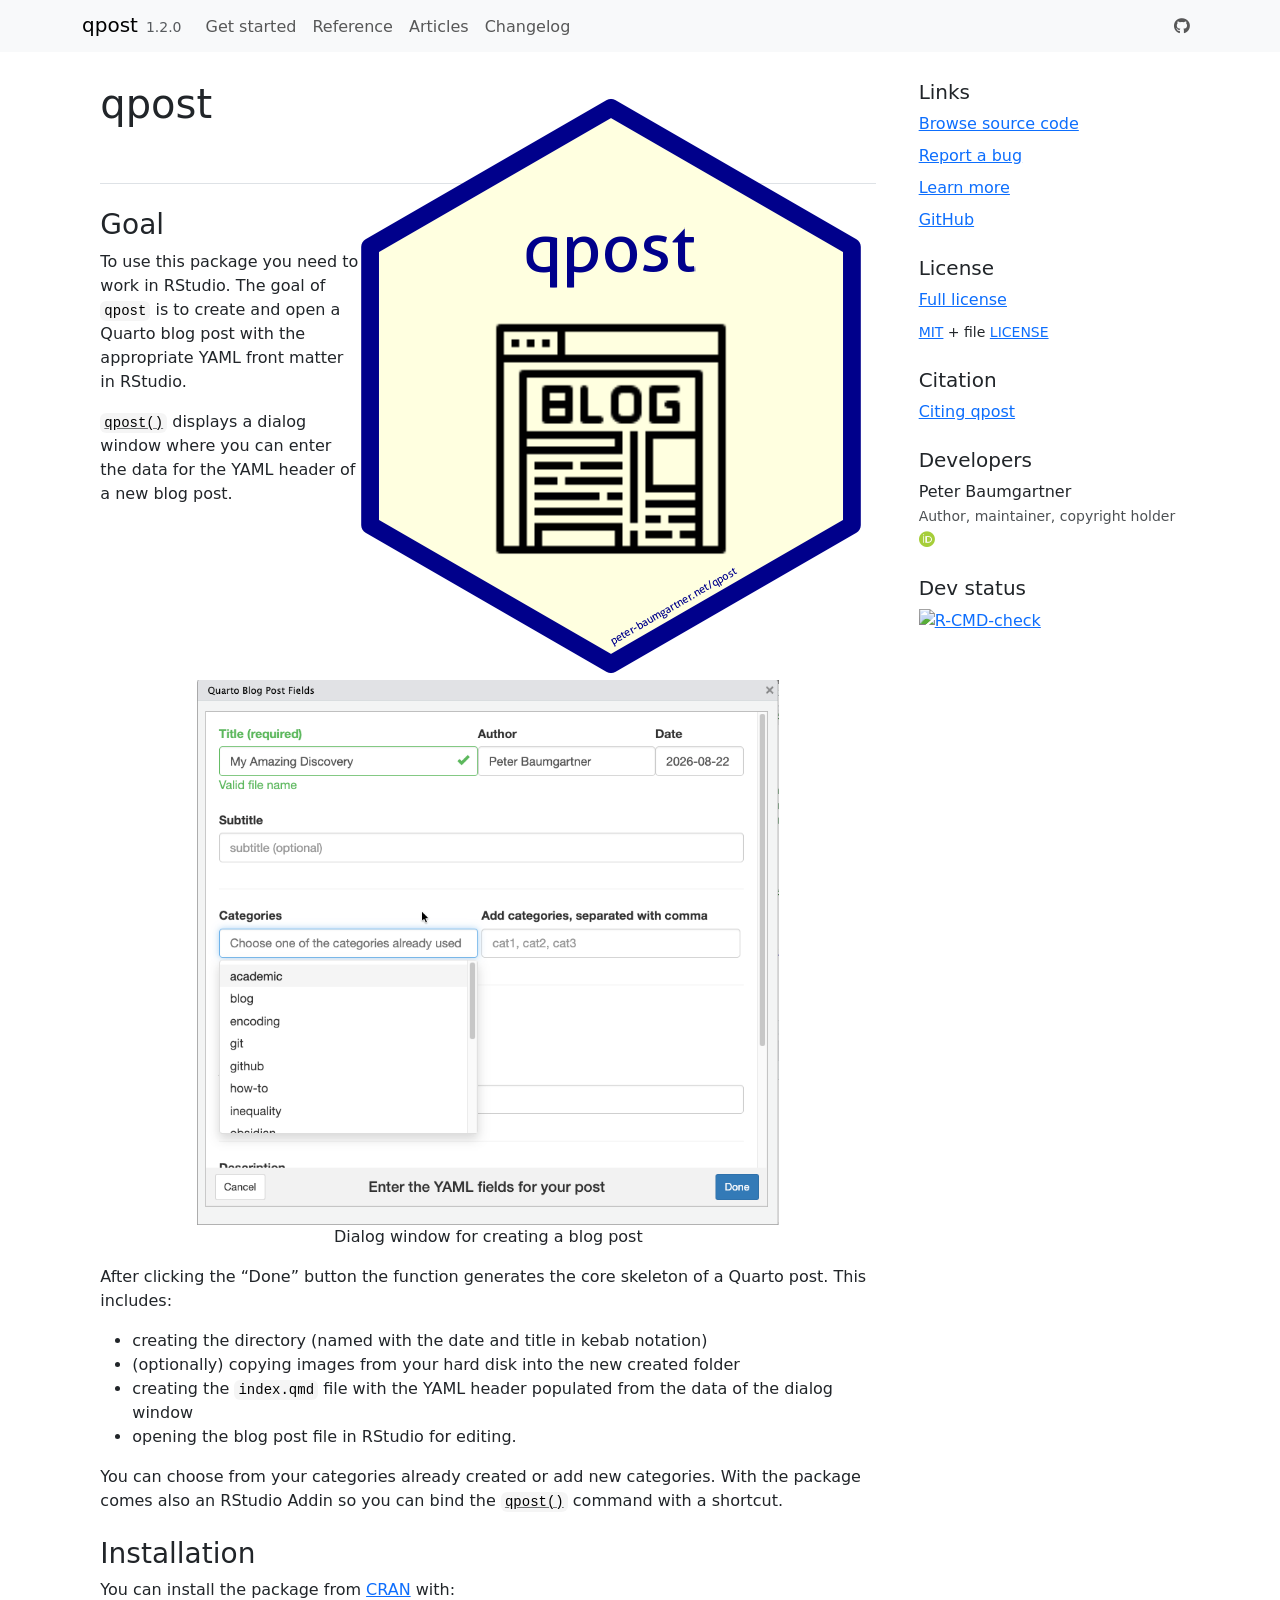
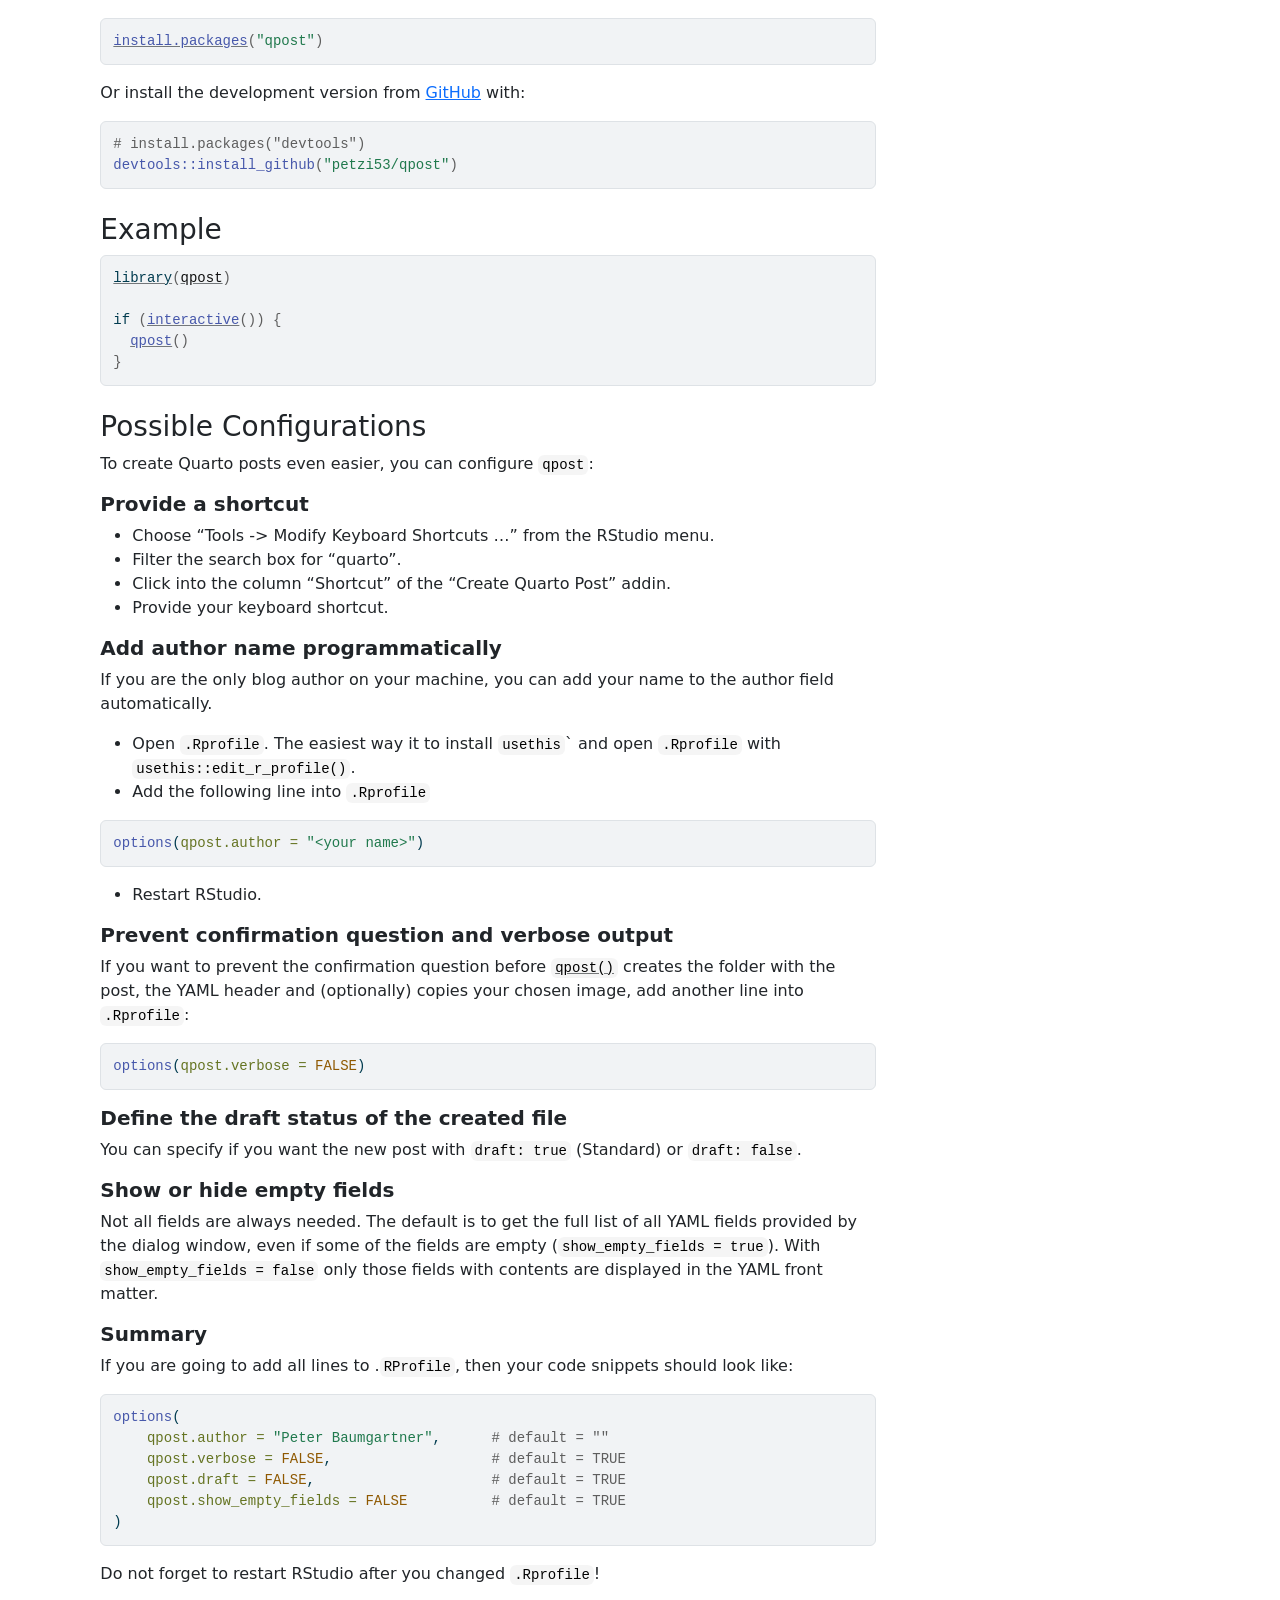
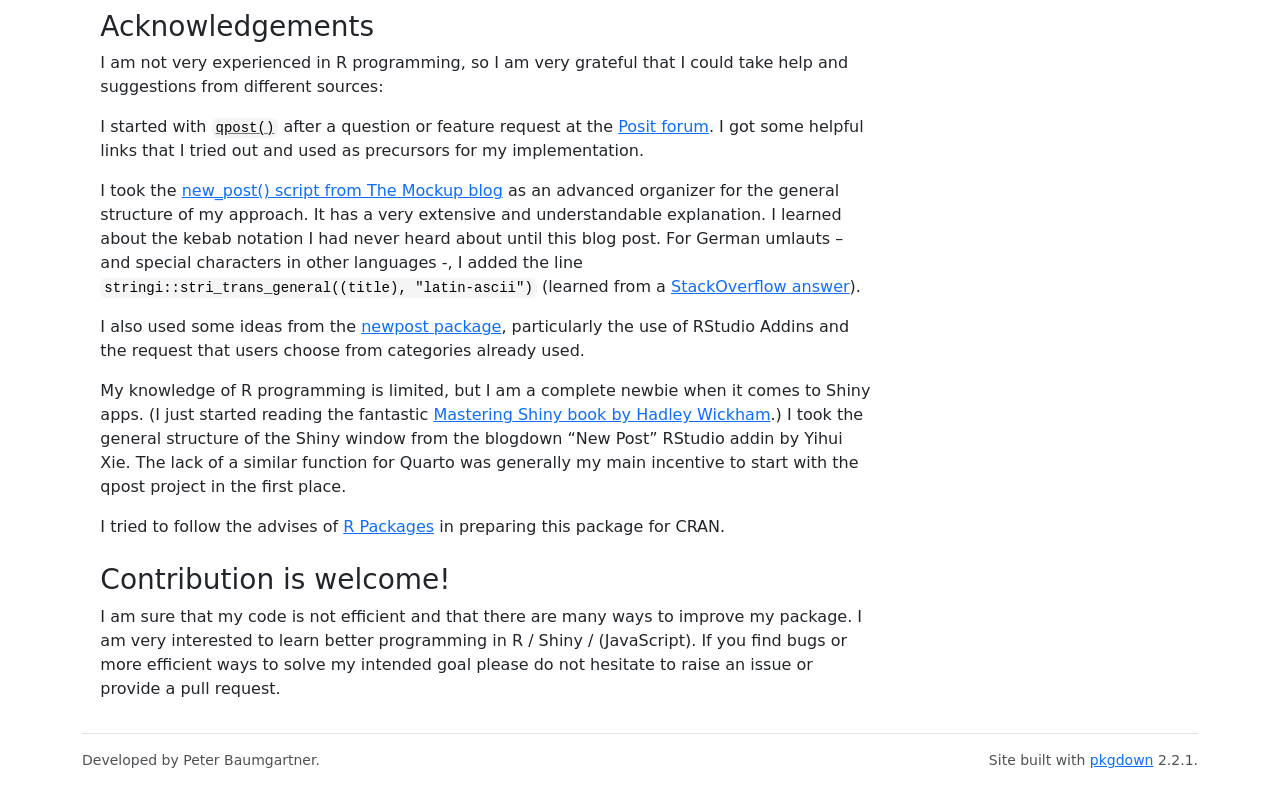
==== commit 024f69d0: "Deploying to gh-pages from @ petzi53/qpost@ba0680d1c01c69e9090007981d5e7f2b1688c985 🚀" ====
--- a/index.html
+++ b/index.html
@@ -5,14 +5,14 @@
 <meta charset="utf-8">
 <meta http-equiv="X-UA-Compatible" content="IE=edge">
 <meta name="viewport" content="width=device-width, initial-scale=1, shrink-to-fit=no">
-<title>Create a Quarto Blog Post • qpost</title>
+<title>qpost | Create Quarto Blog Posts • qpost</title>
 <script src="deps/jquery-3.6.0/jquery-3.6.0.min.js"></script><meta name="viewport" content="width=device-width, initial-scale=1, shrink-to-fit=no">
 <link href="deps/bootstrap-5.3.8/bootstrap.min.css" rel="stylesheet">
 <script src="deps/bootstrap-5.3.8/bootstrap.bundle.min.js"></script><link href="deps/font-awesome-6.5.2/css/all.min.css" rel="stylesheet">
 <link href="deps/font-awesome-6.5.2/css/v4-shims.min.css" rel="stylesheet">
-<script src="deps/headroom-0.11.0/headroom.min.js"></script><script src="deps/headroom-0.11.0/jQuery.headroom.min.js"></script><script src="deps/bootstrap-toc-1.0.1/bootstrap-toc.min.js"></script><script src="deps/clipboard.js-2.0.11/clipboard.min.js"></script><script src="deps/search-1.0.0/autocomplete.jquery.min.js"></script><script src="deps/search-1.0.0/fuse.min.js"></script><script src="deps/search-1.0.0/mark.min.js"></script><!-- pkgdown --><script src="pkgdown.js"></script><meta property="og:title" content="Create a Quarto Blog Post">
-<meta name="description" content="Provides an interactive RStudio dialog for creating Quarto blog posts with correctly structured YAML front matter. The dialog collects title, author, date, categories, and other metadata, then scaffolds the post directory, creates the index.qmd file, and optionally copies an image. A companion function appends COinS (ContextObjects in Spans) metadata to posts for automatic bibliographic import into reference managers such as Zotero.">
-<meta property="og:description" content="Provides an interactive RStudio dialog for creating Quarto blog posts with correctly structured YAML front matter. The dialog collects title, author, date, categories, and other metadata, then scaffolds the post directory, creates the index.qmd file, and optionally copies an image. A companion function appends COinS (ContextObjects in Spans) metadata to posts for automatic bibliographic import into reference managers such as Zotero.">
+<script src="deps/headroom-0.11.0/headroom.min.js"></script><script src="deps/headroom-0.11.0/jQuery.headroom.min.js"></script><script src="deps/bootstrap-toc-1.0.1/bootstrap-toc.min.js"></script><script src="deps/clipboard.js-2.0.11/clipboard.min.js"></script><script src="deps/search-1.0.0/autocomplete.jquery.min.js"></script><script src="deps/search-1.0.0/fuse.min.js"></script><script src="deps/search-1.0.0/mark.min.js"></script><!-- pkgdown --><script src="pkgdown.js"></script><meta property="og:title" content="qpost | Create Quarto Blog Posts">
+<meta name="description" content="An interactive RStudio dialog for scaffolding Quarto blog posts with properly formatted YAML front matter">
+<meta property="og:description" content="An interactive RStudio dialog for scaffolding Quarto blog posts with properly formatted YAML front matter">
 </head>
 <body>
     <a href="#main" class="visually-hidden-focusable">Skip to contents</a>
@@ -46,7 +46,8 @@
 </nav><div class="container template-home">
 <div class="row">
   <main id="main" class="col-md-9"><div class="section level1">
-<div class="page-header"><h1 id="qpost">qpost<a class="anchor" aria-label="anchor" href="#qpost"></a>
+<div class="page-header"><h1 id="qpost-">qpost <a href="https://github.com/petzi53/qpost" class="external-link"><img src="reference/figures/qpost-hex.png" align="right" height="139" alt="qpost website"></a>
+<a class="anchor" aria-label="anchor" href="#qpost-"></a>
 </h1></div>
 <!-- badges: start -->
 
@@ -169,6 +170,8 @@
 <ul class="list-unstyled">
 <li><a href="https://github.com/petzi53/qpost/" class="external-link">Browse source code</a></li>
 <li><a href="https://github.com/petzi53/qpost/issues" class="external-link">Report a bug</a></li>
+<li><a href="articles/qpost.html">Learn more</a></li>
+<li><a href="https://github.com/petzi53/qpost" class="external-link">GitHub</a></li>
 </ul>
 </div>
 
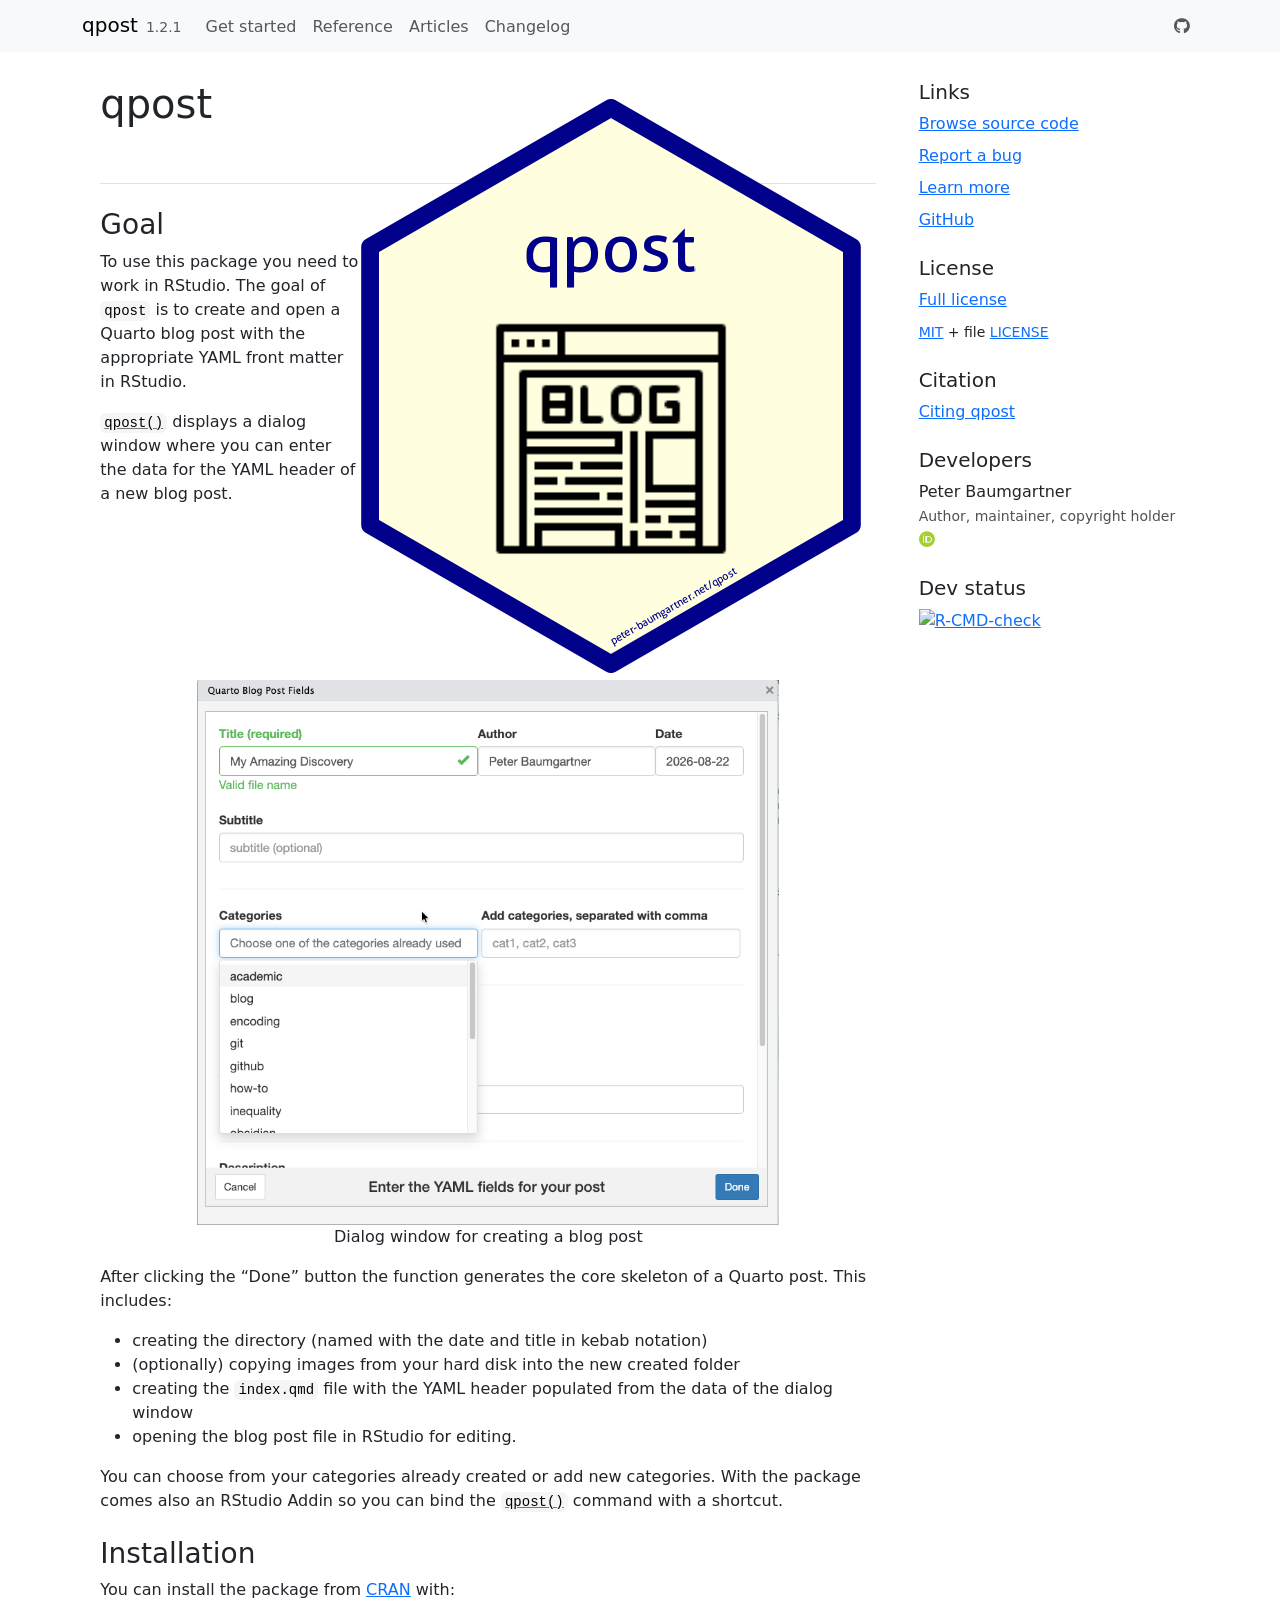
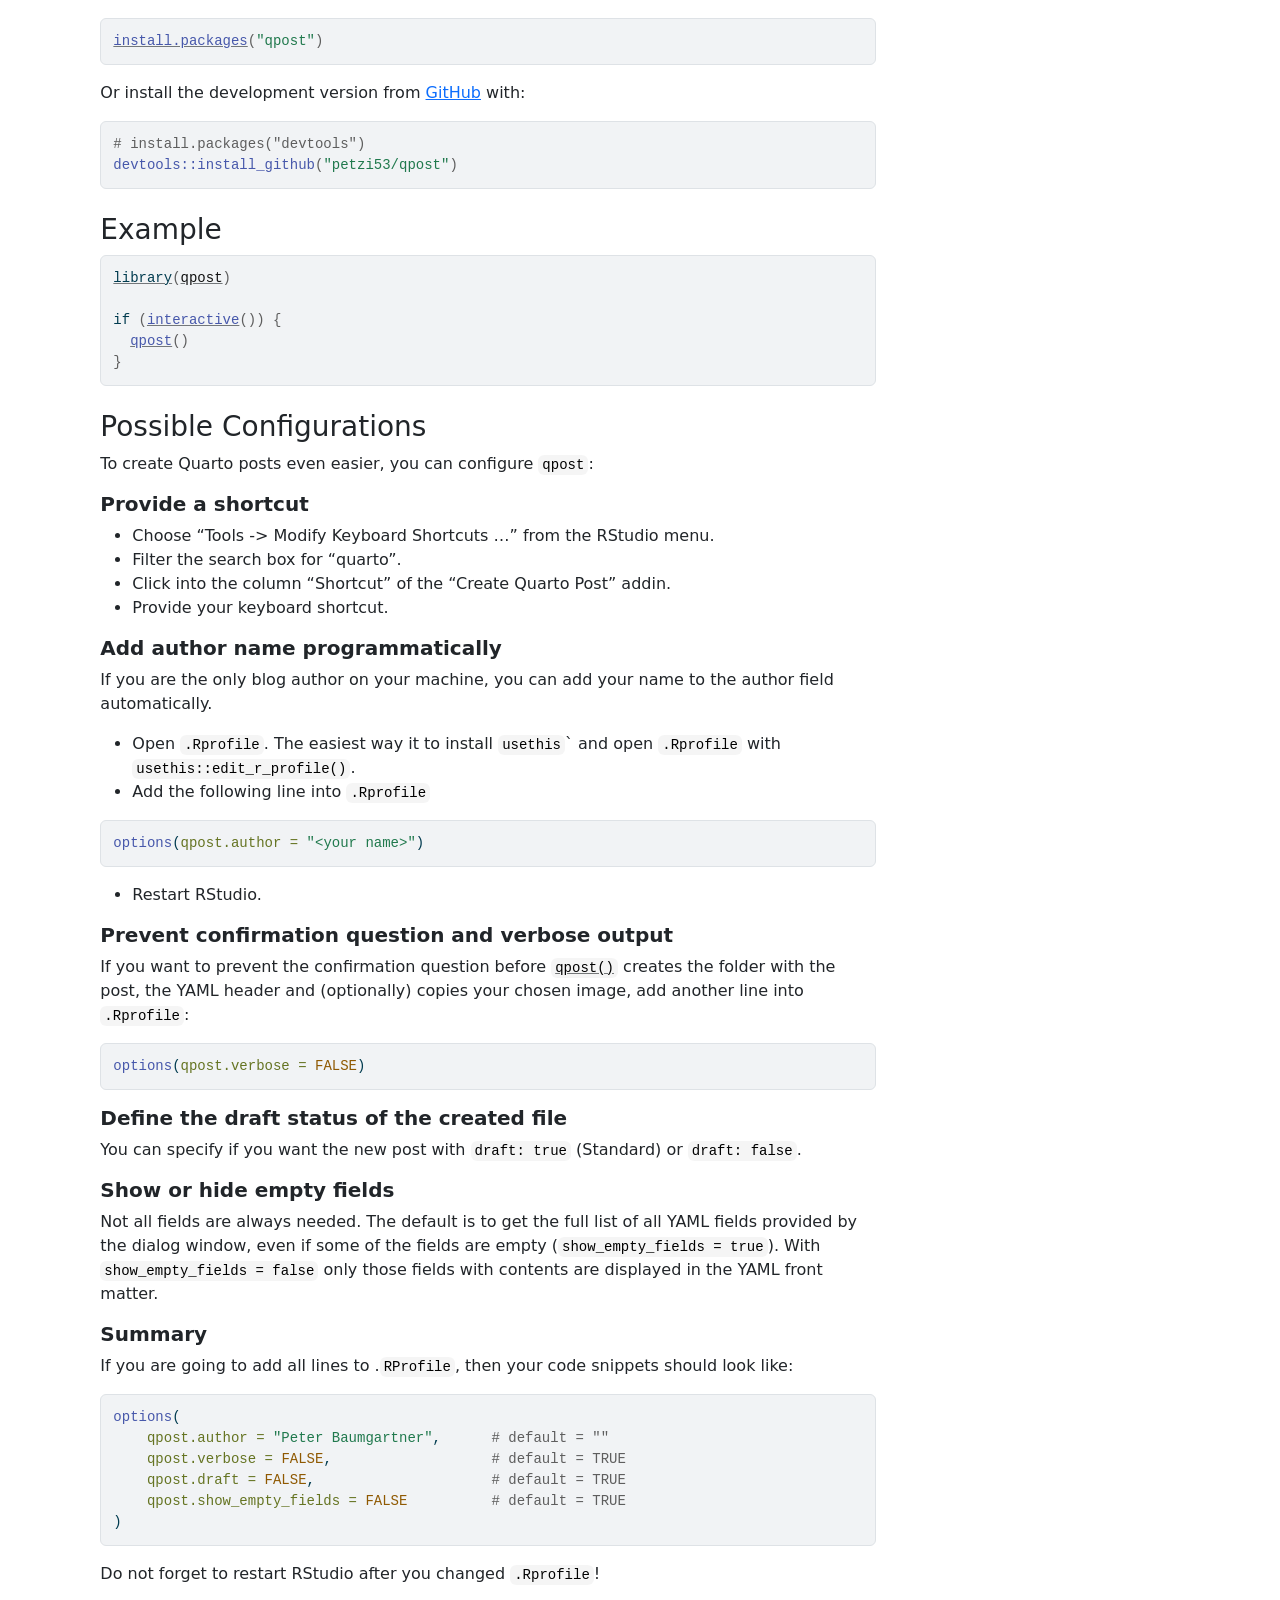
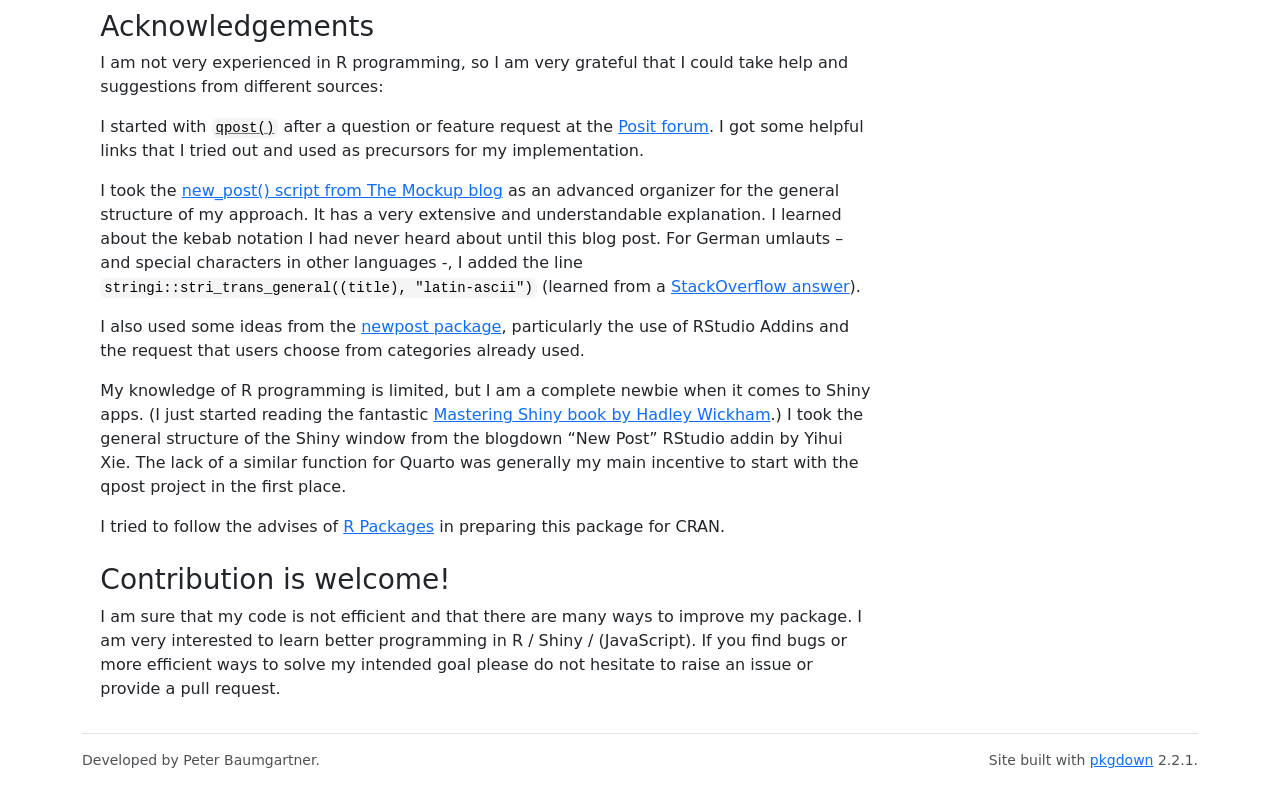
==== commit 0659bcee: "Deploying to gh-pages from @ petzi53/qpost@fe8d9d7b239edebfb71b49a6040f4ea1413b2926 🚀" ====
--- a/index.html
+++ b/index.html
@@ -22,7 +22,7 @@
 
     <a class="navbar-brand me-2" href="index.html">qpost</a>
 
-    <small class="nav-text text-muted me-auto" data-bs-toggle="tooltip" data-bs-placement="bottom" title="">1.2.0</small>
+    <small class="nav-text text-muted me-auto" data-bs-toggle="tooltip" data-bs-placement="bottom" title="">1.2.1</small>
 
 
     <button class="navbar-toggler" type="button" data-bs-toggle="collapse" data-bs-target="#navbar" aria-controls="navbar" aria-expanded="false" aria-label="Toggle navigation">
@@ -46,7 +46,7 @@
 </nav><div class="container template-home">
 <div class="row">
   <main id="main" class="col-md-9"><div class="section level1">
-<div class="page-header"><h1 id="qpost-">qpost <a href="https://github.com/petzi53/qpost" class="external-link"><img src="reference/figures/qpost-hex.png" align="right" height="139" alt="qpost website"></a>
+<div class="page-header"><h1 id="qpost-">qpost <a href="https://github.com/petzi53/qpost" class="external-link"><img src="reference/figures/qpost-hex.png" align="right" height="110" alt="qpost website"></a>
 <a class="anchor" aria-label="anchor" href="#qpost-"></a>
 </h1></div>
 <!-- badges: start -->
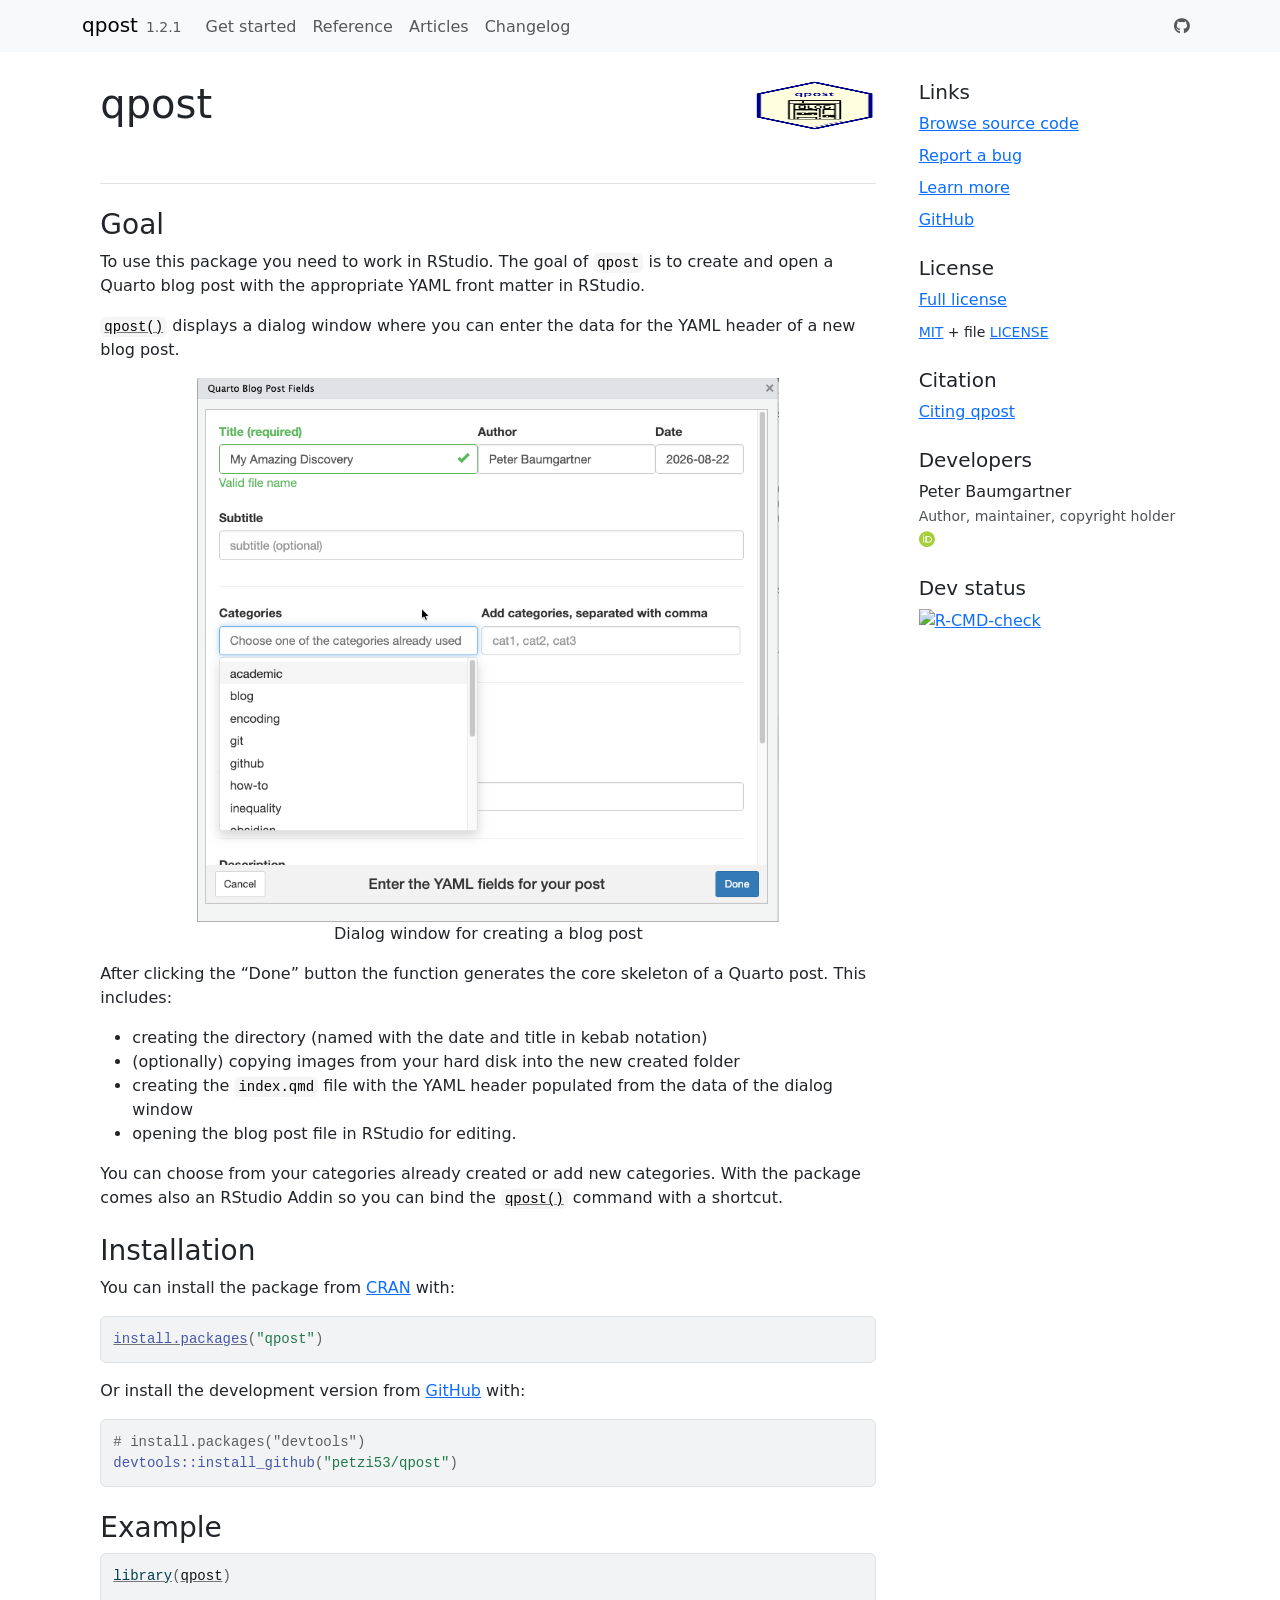
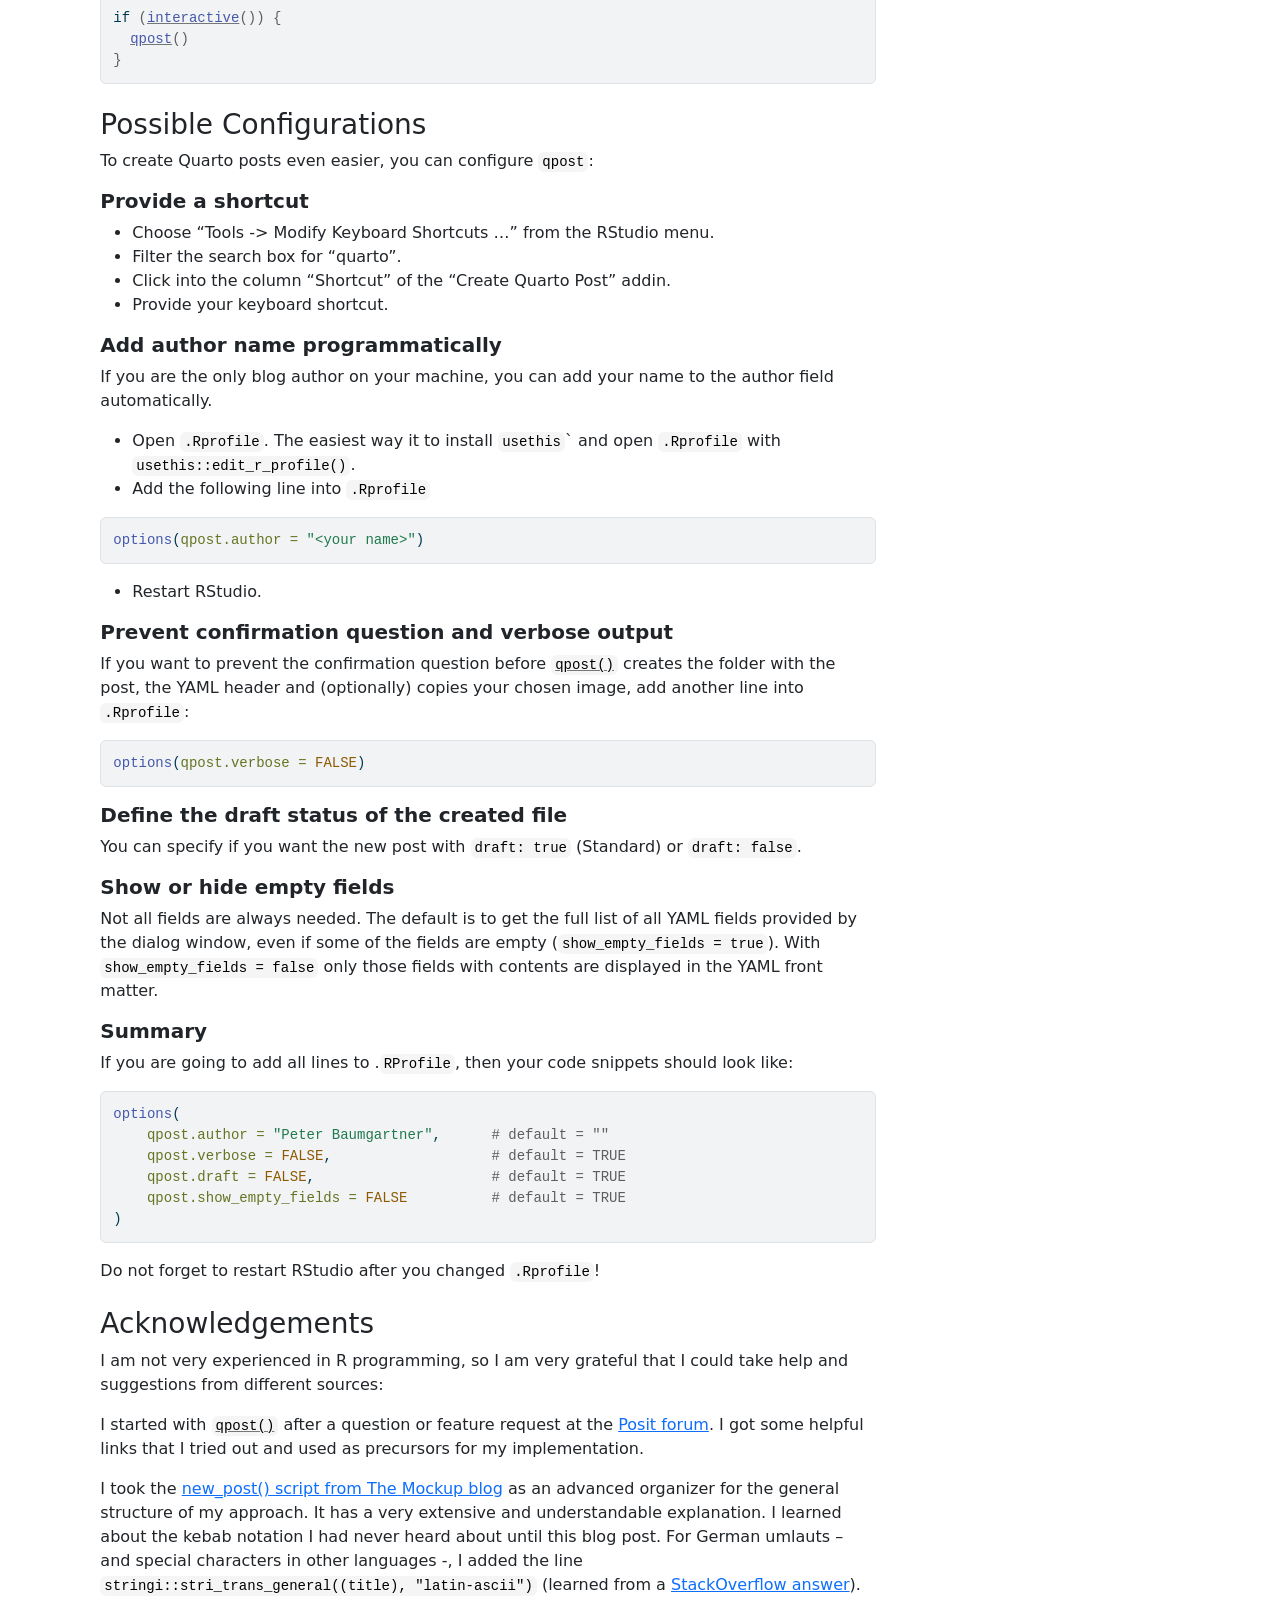
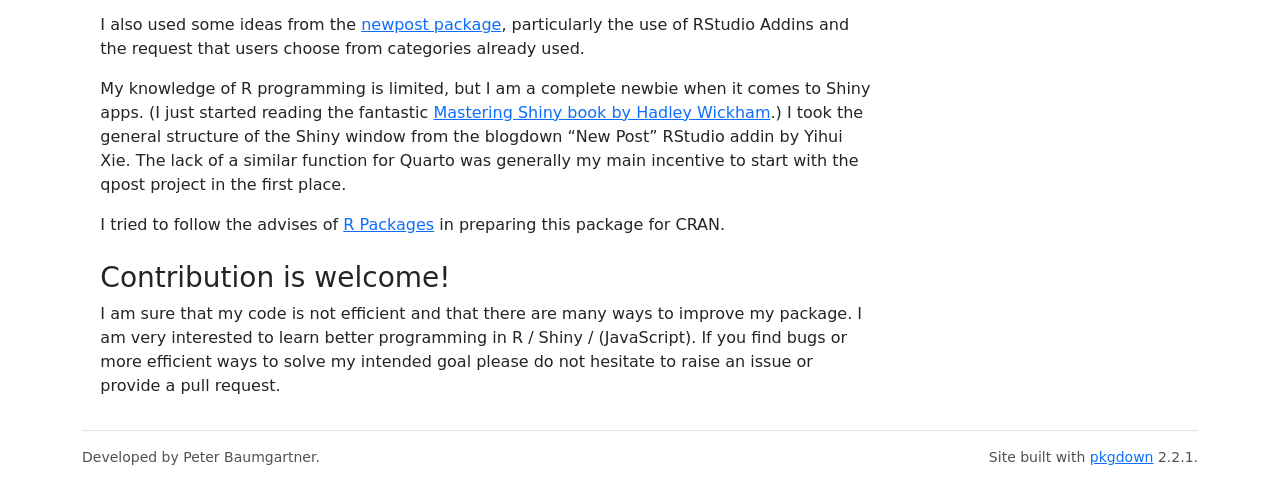
==== commit 643abde3: "Deploying to gh-pages from @ petzi53/qpost@b9eb7093cf4659d5090117a9aa9e224fa3db14ec 🚀" ====
--- a/index.html
+++ b/index.html
@@ -6,13 +6,20 @@
 <meta http-equiv="X-UA-Compatible" content="IE=edge">
 <meta name="viewport" content="width=device-width, initial-scale=1, shrink-to-fit=no">
 <title>qpost | Create Quarto Blog Posts • qpost</title>
+<!-- favicons --><link rel="icon" type="image/png" sizes="96x96" href="favicon-96x96.png">
+<link rel="icon" type="”image/svg+xml”" href="favicon.svg">
+<link rel="apple-touch-icon" sizes="180x180" href="apple-touch-icon.png">
+<link rel="icon" sizes="any" href="favicon.ico">
+<link rel="manifest" href="site.webmanifest">
 <script src="deps/jquery-3.6.0/jquery-3.6.0.min.js"></script><meta name="viewport" content="width=device-width, initial-scale=1, shrink-to-fit=no">
 <link href="deps/bootstrap-5.3.8/bootstrap.min.css" rel="stylesheet">
 <script src="deps/bootstrap-5.3.8/bootstrap.bundle.min.js"></script><link href="deps/font-awesome-6.5.2/css/all.min.css" rel="stylesheet">
 <link href="deps/font-awesome-6.5.2/css/v4-shims.min.css" rel="stylesheet">
-<script src="deps/headroom-0.11.0/headroom.min.js"></script><script src="deps/headroom-0.11.0/jQuery.headroom.min.js"></script><script src="deps/bootstrap-toc-1.0.1/bootstrap-toc.min.js"></script><script src="deps/clipboard.js-2.0.11/clipboard.min.js"></script><script src="deps/search-1.0.0/autocomplete.jquery.min.js"></script><script src="deps/search-1.0.0/fuse.min.js"></script><script src="deps/search-1.0.0/mark.min.js"></script><!-- pkgdown --><script src="pkgdown.js"></script><meta property="og:title" content="qpost | Create Quarto Blog Posts">
+<script src="deps/headroom-0.11.0/headroom.min.js"></script><script src="deps/headroom-0.11.0/jQuery.headroom.min.js"></script><script src="deps/bootstrap-toc-1.0.1/bootstrap-toc.min.js"></script><script src="deps/clipboard.js-2.0.11/clipboard.min.js"></script><script src="deps/search-1.0.0/autocomplete.jquery.min.js"></script><script src="deps/search-1.0.0/fuse.min.js"></script><script src="deps/search-1.0.0/mark.min.js"></script><!-- pkgdown --><script src="pkgdown.js"></script><link href="extra.css" rel="stylesheet">
+<meta property="og:title" content="qpost | Create Quarto Blog Posts">
 <meta name="description" content="An interactive RStudio dialog for scaffolding Quarto blog posts with properly formatted YAML front matter">
 <meta property="og:description" content="An interactive RStudio dialog for scaffolding Quarto blog posts with properly formatted YAML front matter">
+<meta property="og:image" content="https://www.peter-baumgartner.net/qpost/logo.png">
 </head>
 <body>
     <a href="#main" class="visually-hidden-focusable">Skip to contents</a>
@@ -46,9 +53,11 @@
 </nav><div class="container template-home">
 <div class="row">
   <main id="main" class="col-md-9"><div class="section level1">
-<div class="page-header"><h1 id="qpost-">qpost <a href="https://github.com/petzi53/qpost" class="external-link"><img src="reference/figures/qpost-hex.png" align="right" height="110" alt="qpost website"></a>
+<div class="page-header">
+<img src="logo.png" class="logo" alt=""><h1 id="qpost-">qpost 
 <a class="anchor" aria-label="anchor" href="#qpost-"></a>
-</h1></div>
+</h1>
+</div>
 <!-- badges: start -->
 
 <!-- badges: end -->
--- a/extra.css
+++ b/extra.css
@@ -0,0 +1,5 @@
+/* Home page logo sizing */
+img.logo {
+  height: 50px;
+  width: auto;
+}
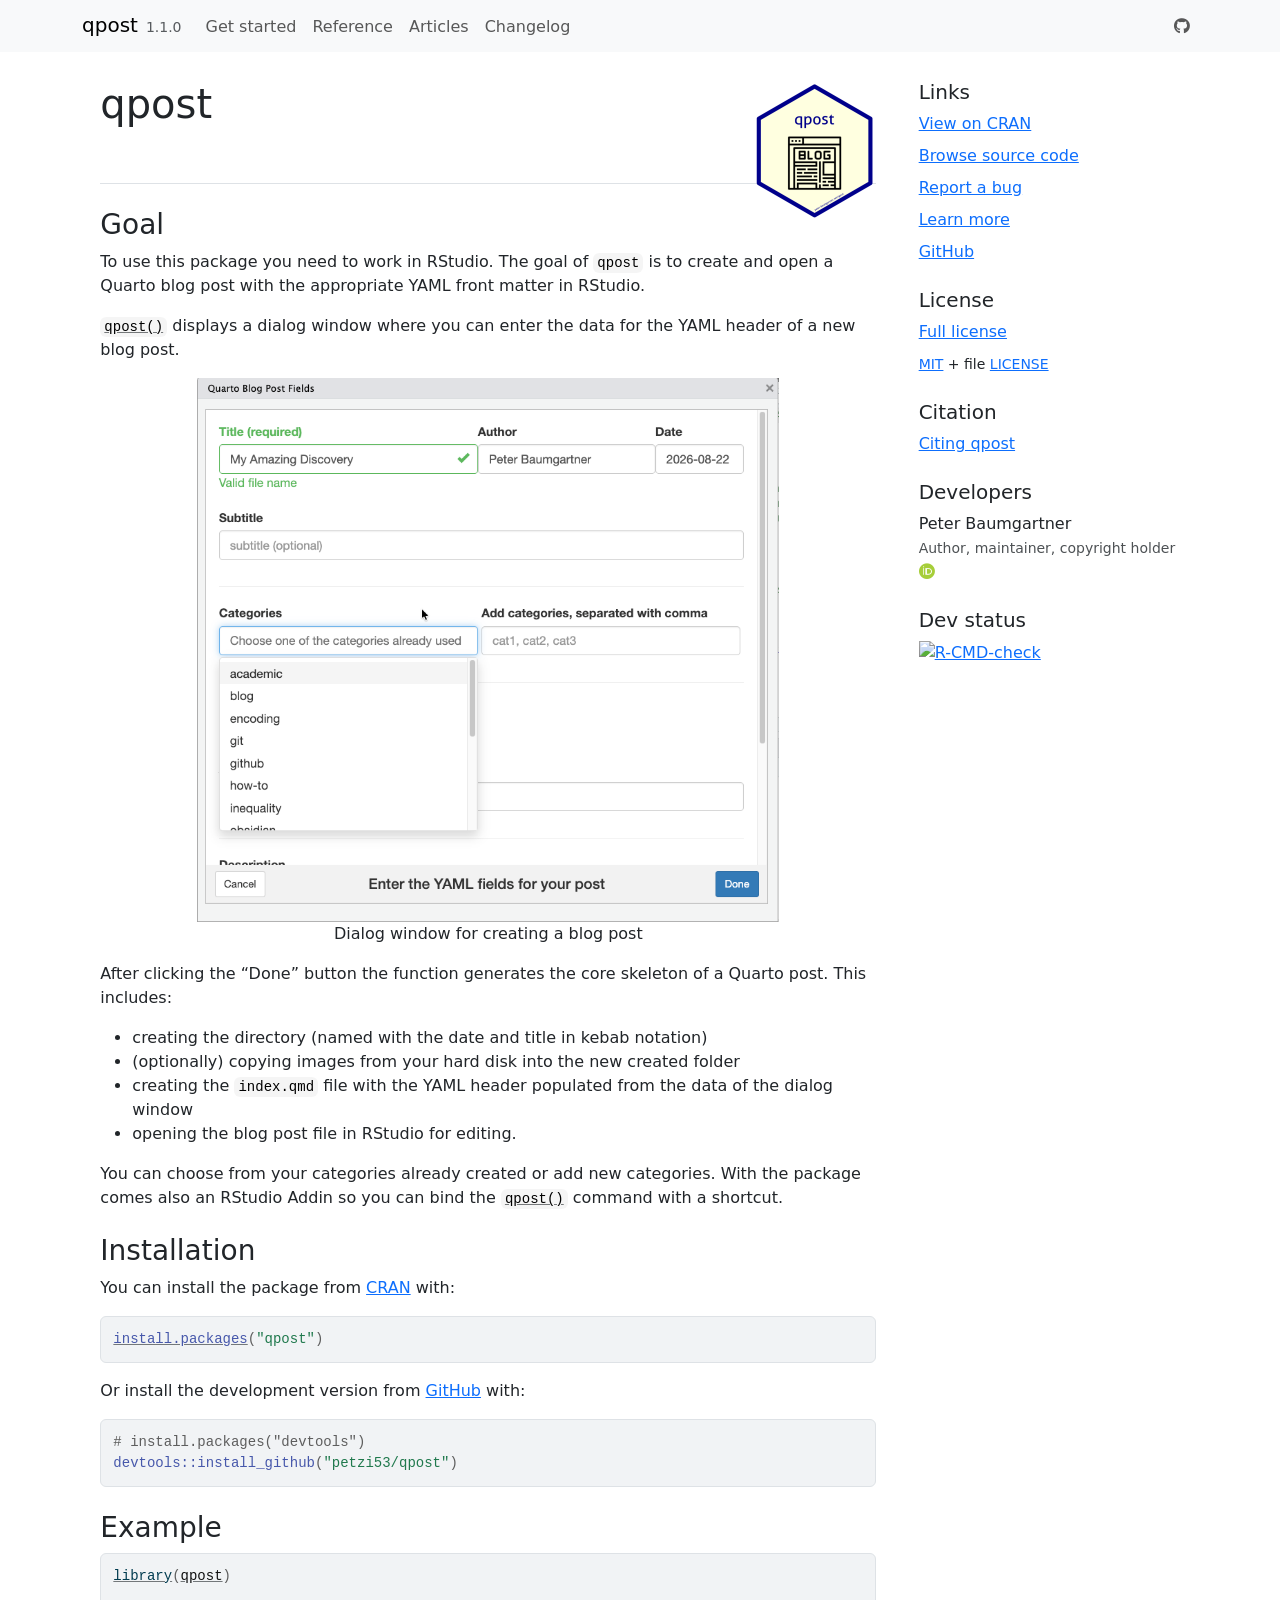
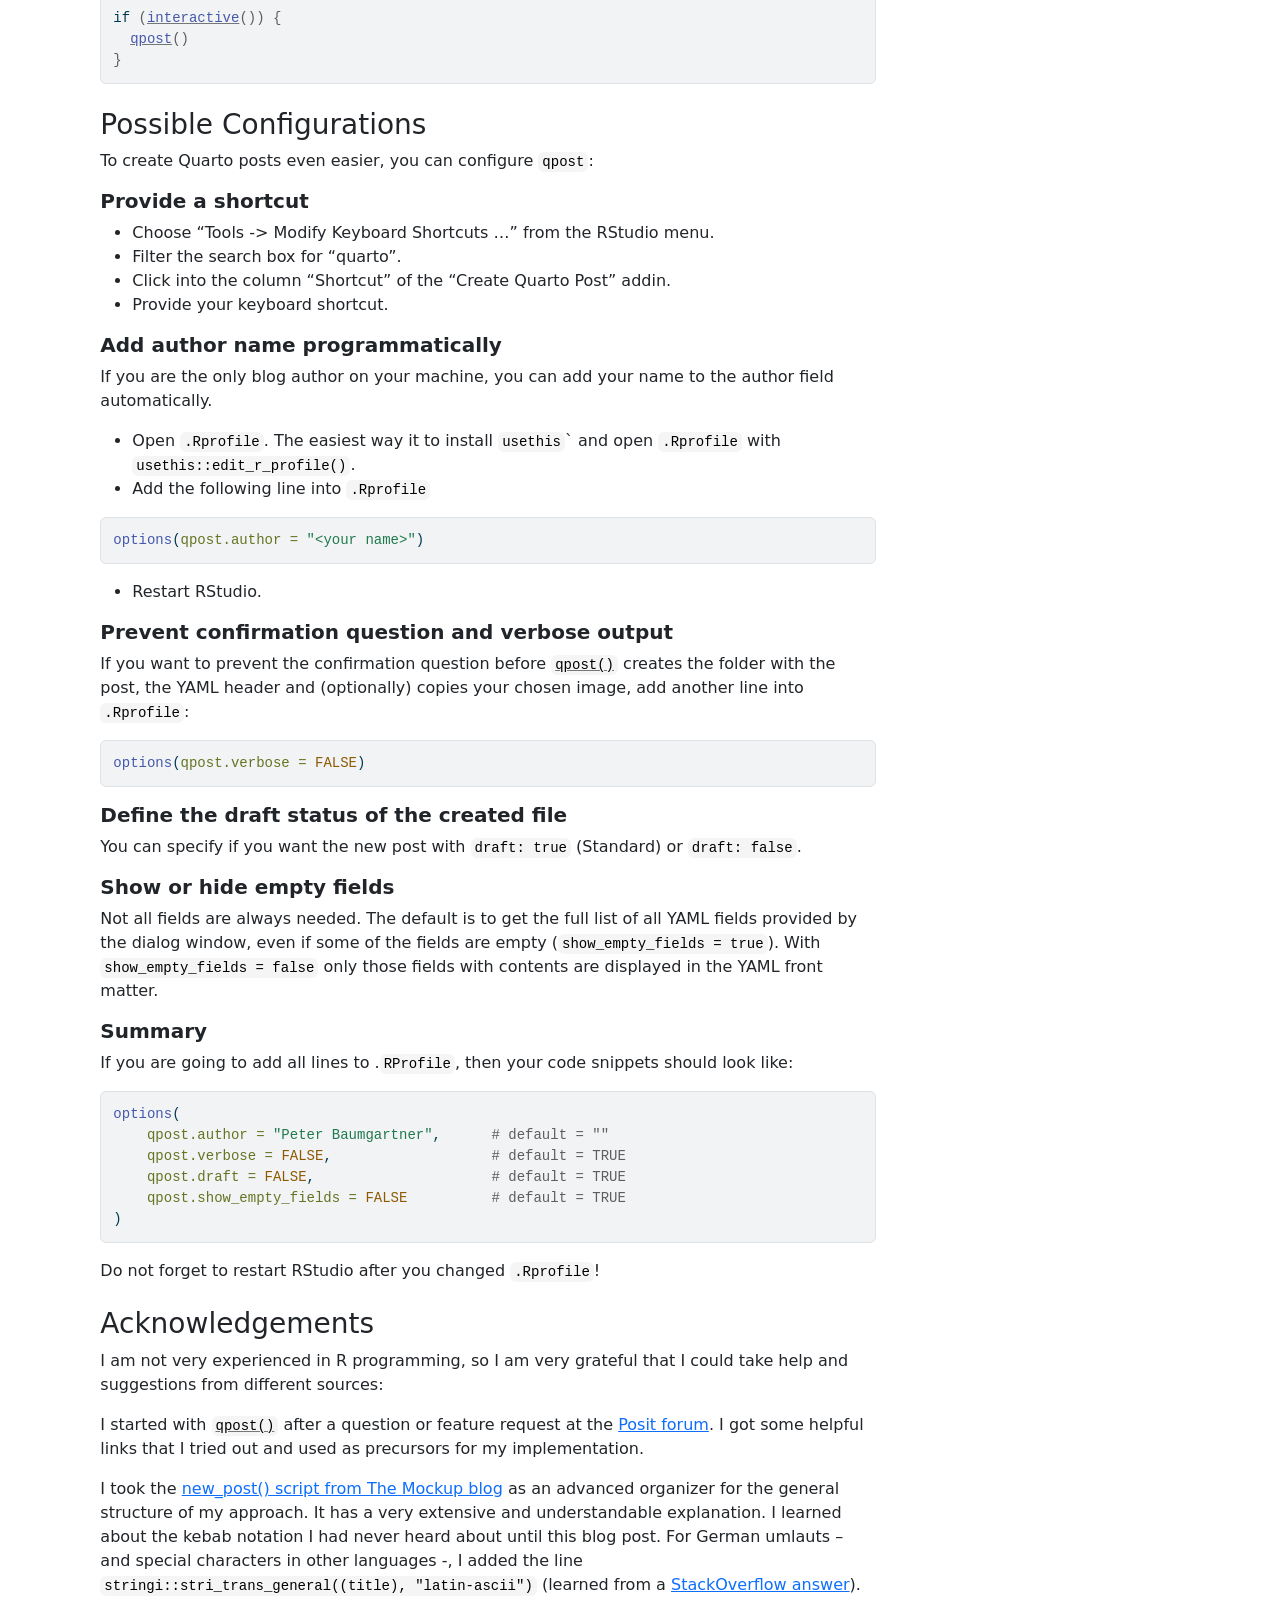
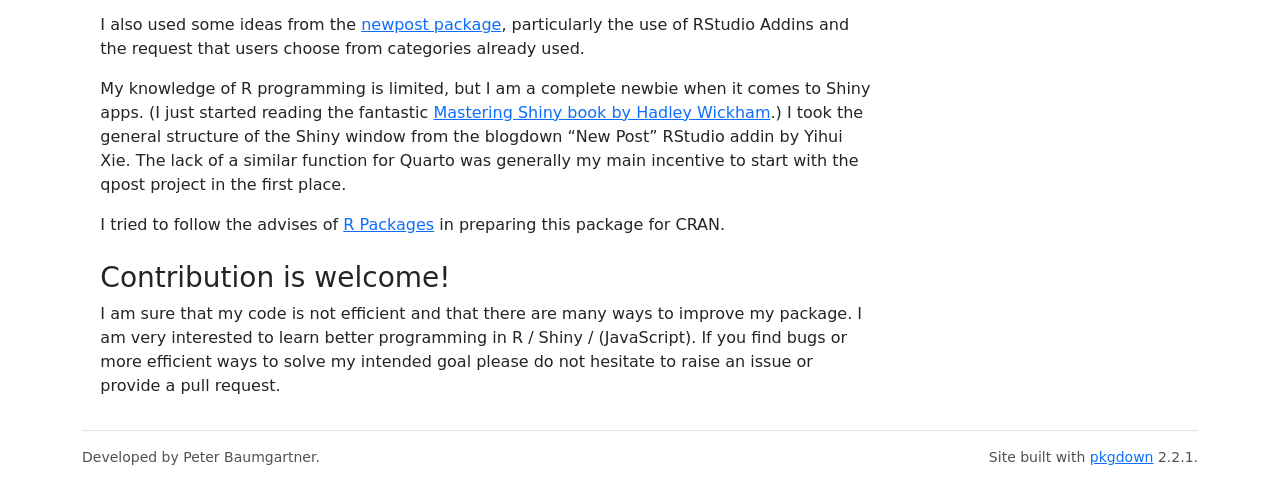
==== commit 74e00ca0: "Deploying to gh-pages from @ petzi53/qpost@28a86d9fe5f8cd583df41ec6c995d08eafefcc26 🚀" ====
--- a/index.html
+++ b/index.html
@@ -29,7 +29,7 @@
 
     <a class="navbar-brand me-2" href="index.html">qpost</a>
 
-    <small class="nav-text text-muted me-auto" data-bs-toggle="tooltip" data-bs-placement="bottom" title="">1.2.1</small>
+    <small class="nav-text text-muted me-auto" data-bs-toggle="tooltip" data-bs-placement="bottom" title="">1.1.0</small>
 
 
     <button class="navbar-toggler" type="button" data-bs-toggle="collapse" data-bs-target="#navbar" aria-controls="navbar" aria-expanded="false" aria-label="Toggle navigation">
@@ -177,6 +177,7 @@
   </main><aside class="col-md-3"><div class="links">
 <h2 data-toc-skip>Links</h2>
 <ul class="list-unstyled">
+<li><a href="https://cloud.r-project.org/package=qpost" class="external-link">View on CRAN</a></li>
 <li><a href="https://github.com/petzi53/qpost/" class="external-link">Browse source code</a></li>
 <li><a href="https://github.com/petzi53/qpost/issues" class="external-link">Report a bug</a></li>
 <li><a href="articles/qpost.html">Learn more</a></li>
--- a/extra.css
+++ b/extra.css
@@ -1,5 +1 @@
-/* Home page logo sizing */
-img.logo {
-  height: 50px;
-  width: auto;
-}
+/* No overrides — use pkgdown's built-in logo sizing */
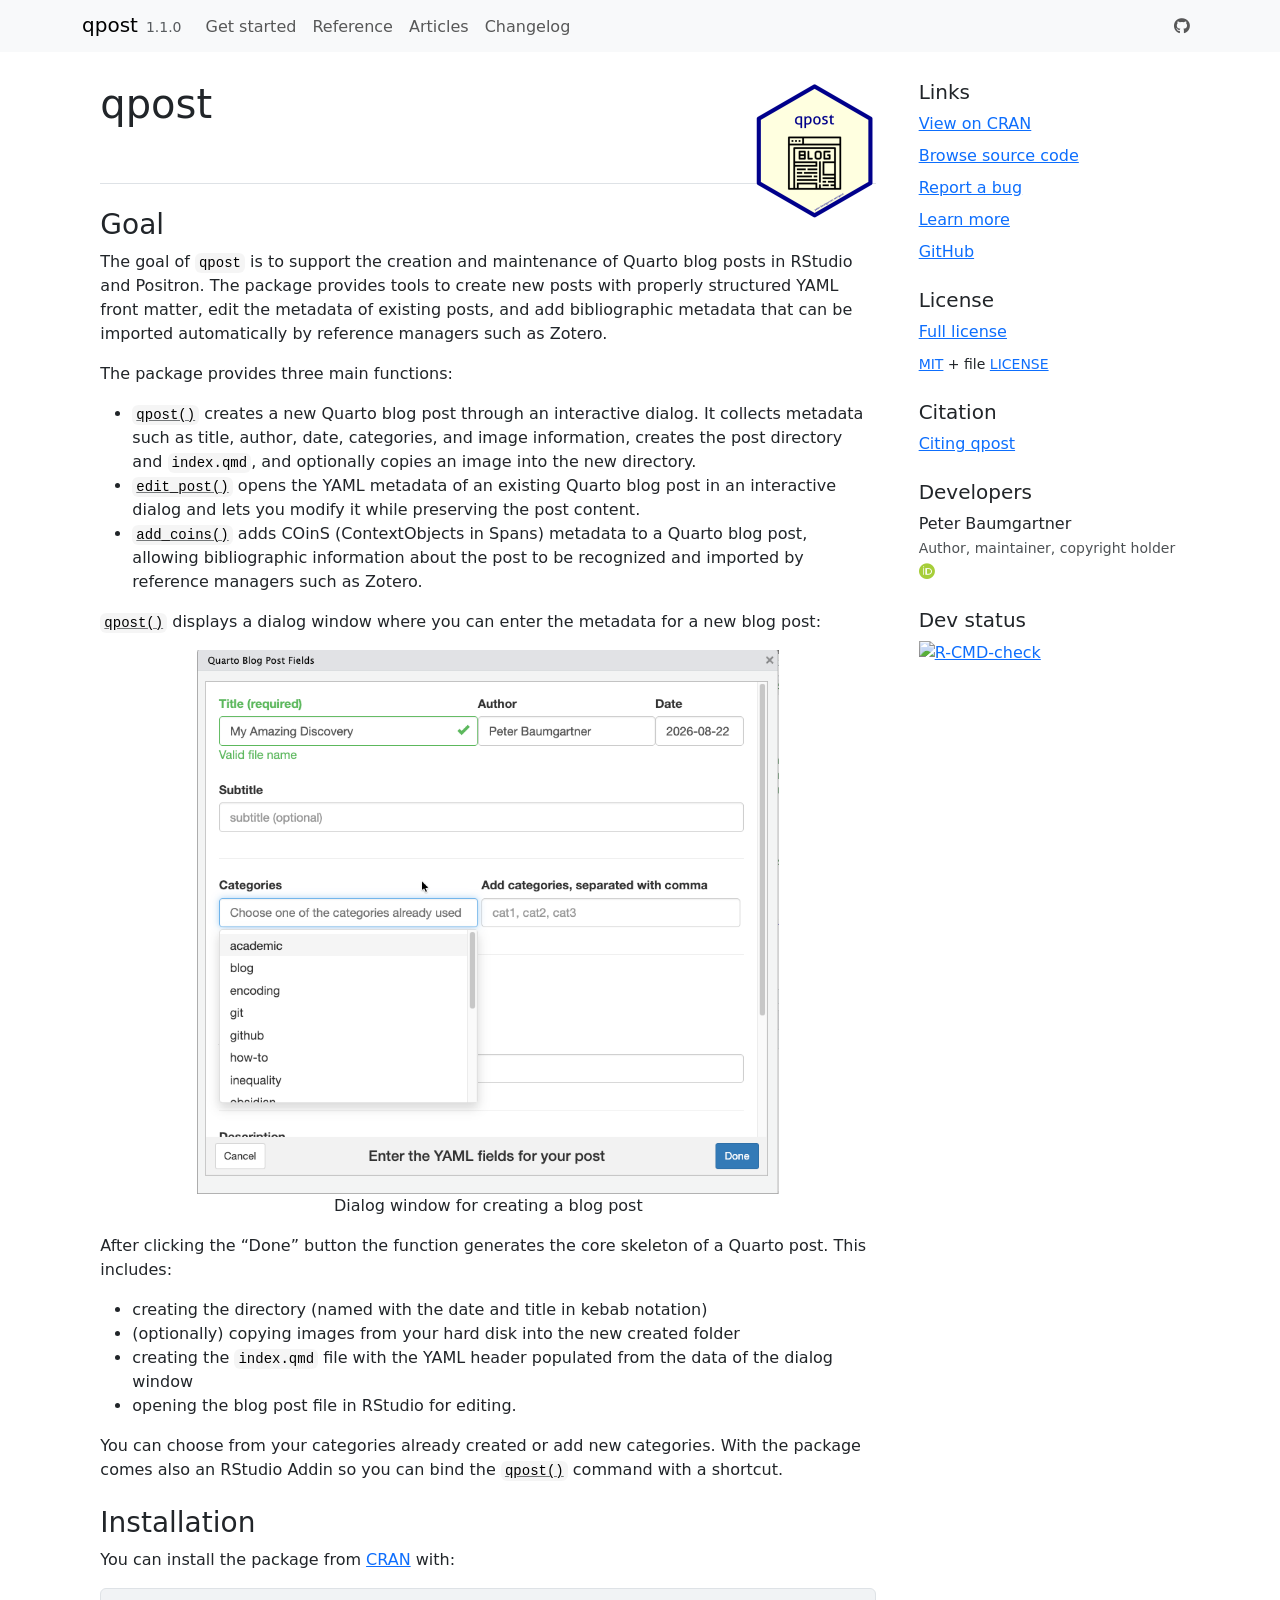
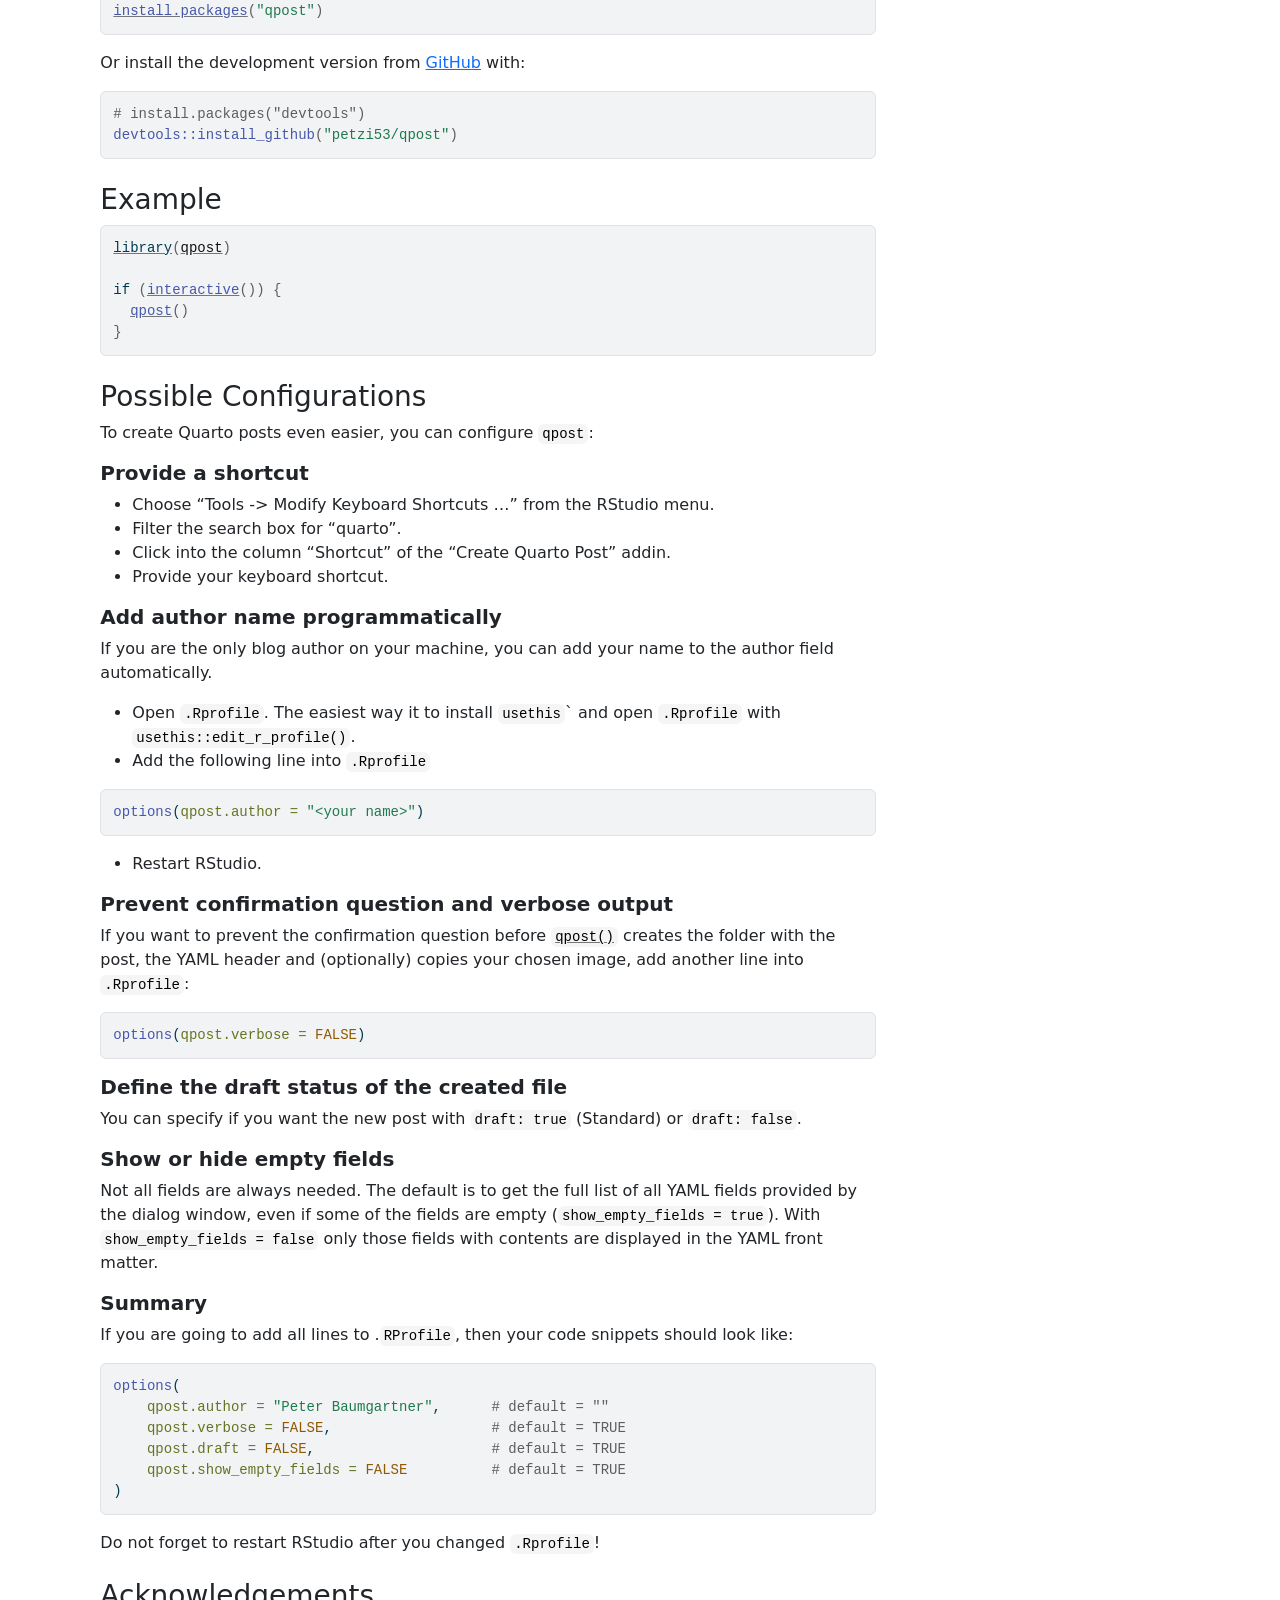
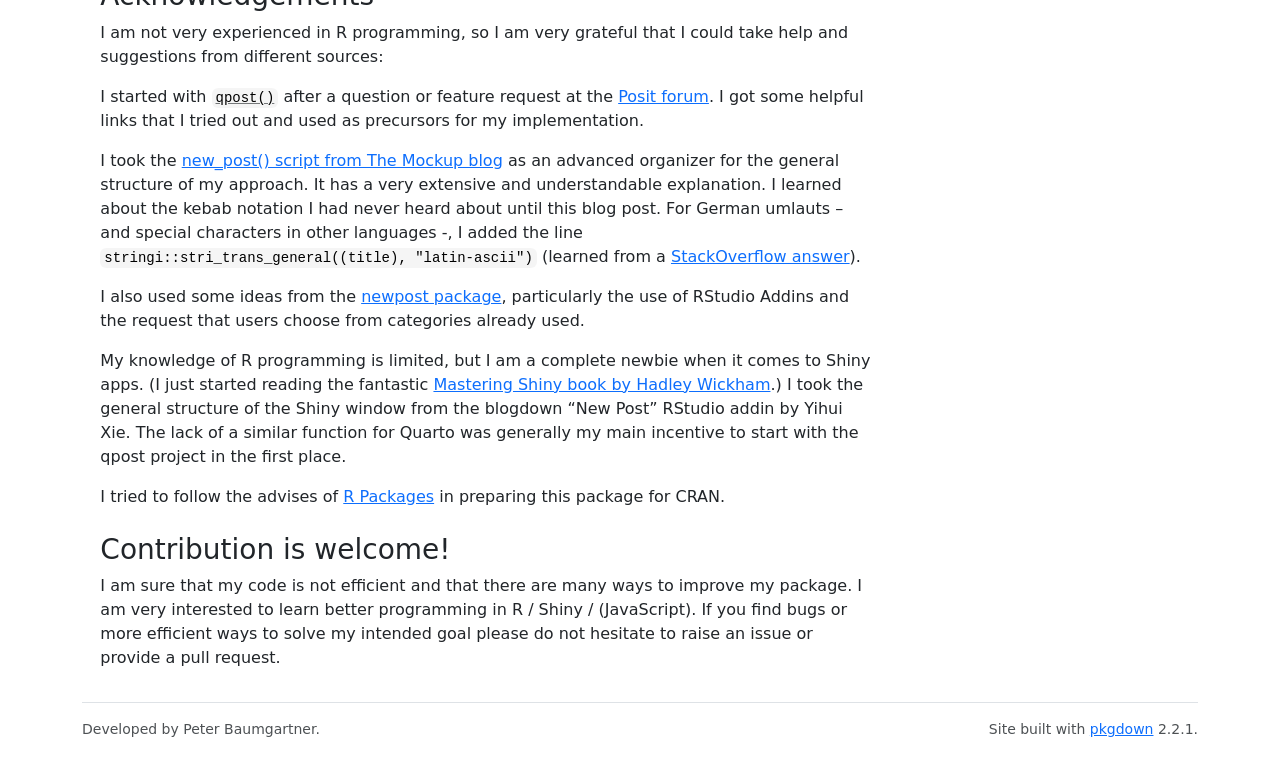
==== commit 351ed478: "Deploying to gh-pages from @ petzi53/qpost@5921d097a255e97012be442a6e9adceaefadd2ba 🚀" ====
--- a/index.html
+++ b/index.html
@@ -64,8 +64,17 @@
 <div class="section level2">
 <h2 id="goal">Goal<a class="anchor" aria-label="anchor" href="#goal"></a>
 </h2>
-<p>To use this package you need to work in RStudio. The goal of <code>qpost</code> is to create and open a Quarto blog post with the appropriate YAML front matter in RStudio.</p>
-<p><code><a href="reference/qpost.html">qpost()</a></code> displays a dialog window where you can enter the data for the YAML header of a new blog post.</p>
+<p>The goal of <code>qpost</code> is to support the creation and maintenance of Quarto blog posts in RStudio and Positron. The package provides tools to create new posts with properly structured YAML front matter, edit the metadata of existing posts, and add bibliographic metadata that can be imported automatically by reference managers such as Zotero.</p>
+<p>The package provides three main functions:</p>
+<ul>
+<li>
+<code><a href="reference/qpost.html">qpost()</a></code> creates a new Quarto blog post through an interactive dialog. It collects metadata such as title, author, date, categories, and image information, creates the post directory and <code>index.qmd</code>, and optionally copies an image into the new directory.</li>
+<li>
+<code><a href="reference/edit_post.html">edit_post()</a></code> opens the YAML metadata of an existing Quarto blog post in an interactive dialog and lets you modify it while preserving the post content.</li>
+<li>
+<code><a href="reference/add_coins.html">add_coins()</a></code> adds COinS (ContextObjects in Spans) metadata to a Quarto blog post, allowing bibliographic information about the post to be recognized and imported by reference managers such as Zotero.</li>
+</ul>
+<p><code><a href="reference/qpost.html">qpost()</a></code> displays a dialog window where you can enter the metadata for a new blog post:</p>
 <div class="figure" style="text-align: center">
 <img src="reference/figures/qpost-dialog.png" alt="Dialog windows shows input field for title, author, date and subtitle" width="75%"><p class="caption">
 Dialog window for creating a blog post
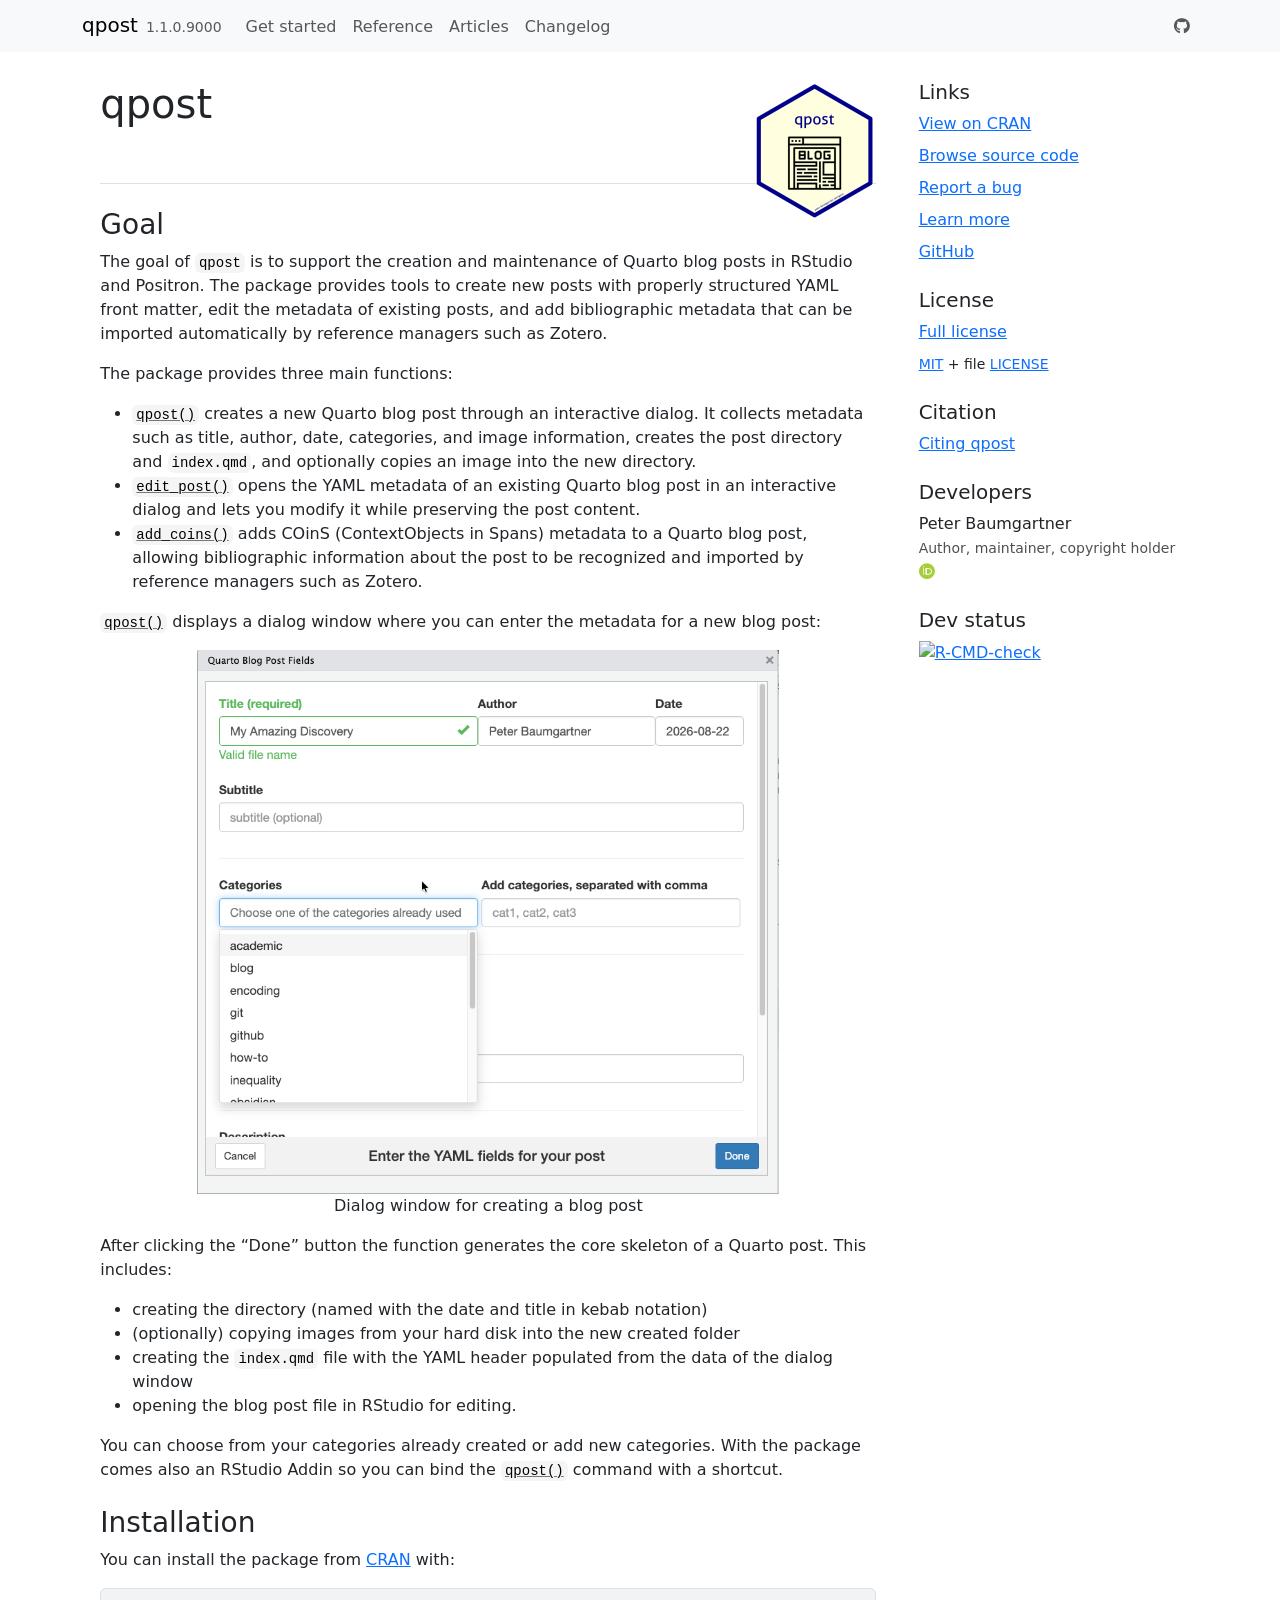
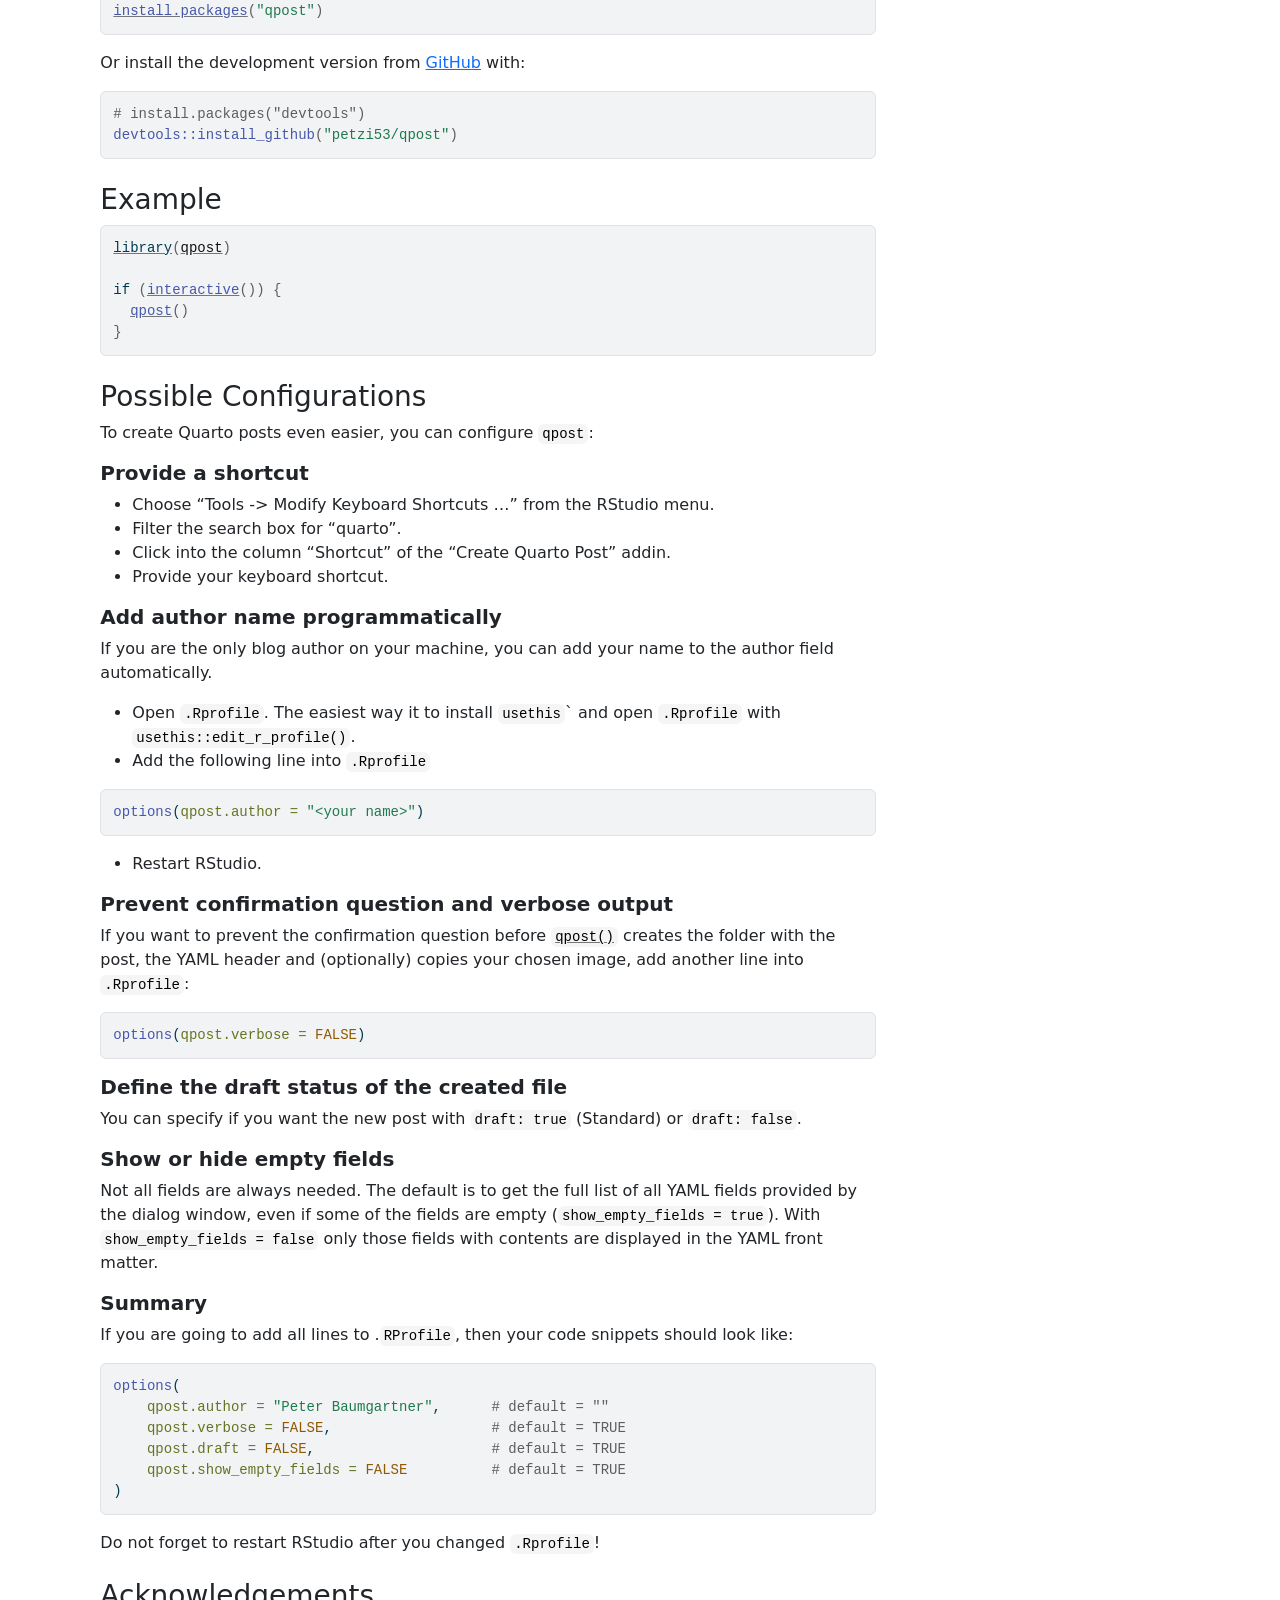
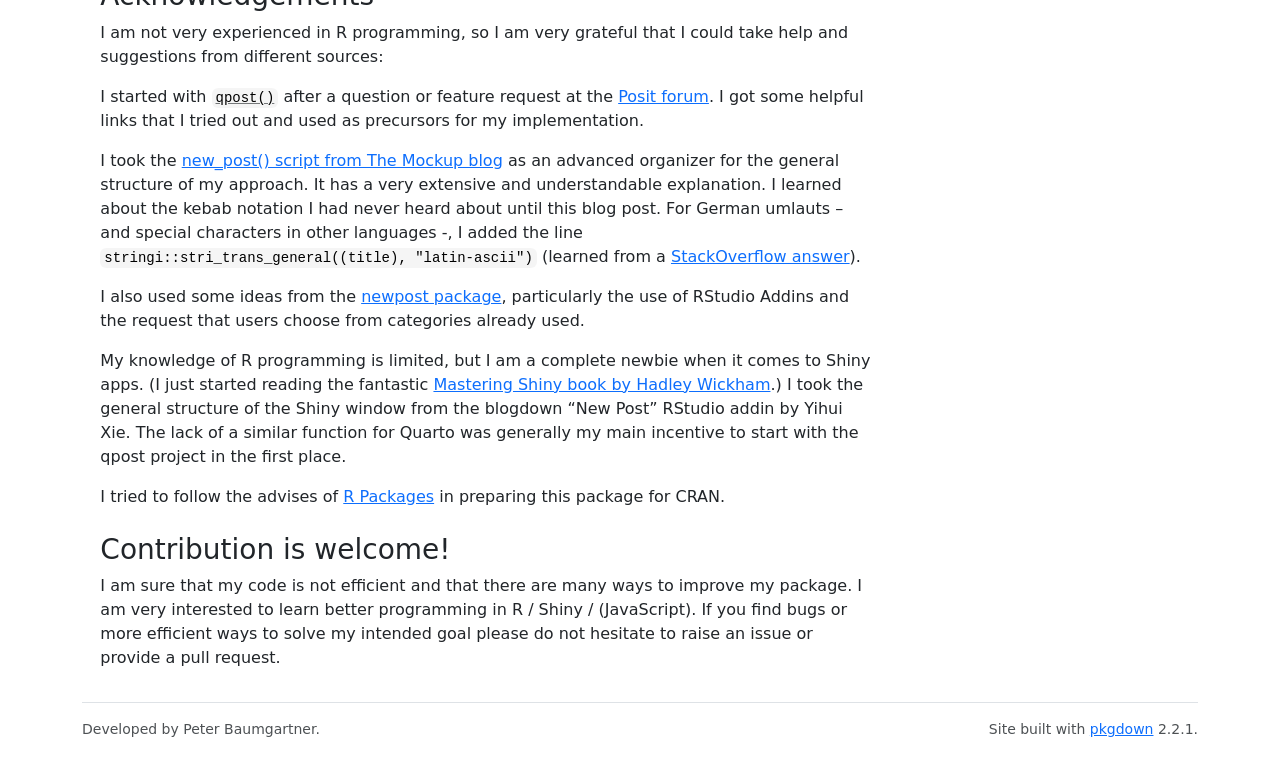
==== commit 115f857d: "Deploying to gh-pages from @ petzi53/qpost@c9a568cd881f93961d487480f0b7eb1ffdbf220e 🚀" ====
--- a/index.html
+++ b/index.html
@@ -29,7 +29,7 @@
 
     <a class="navbar-brand me-2" href="index.html">qpost</a>
 
-    <small class="nav-text text-muted me-auto" data-bs-toggle="tooltip" data-bs-placement="bottom" title="">1.1.0</small>
+    <small class="nav-text text-muted me-auto" data-bs-toggle="tooltip" data-bs-placement="bottom" title="">1.1.0.9000</small>
 
 
     <button class="navbar-toggler" type="button" data-bs-toggle="collapse" data-bs-target="#navbar" aria-controls="navbar" aria-expanded="false" aria-label="Toggle navigation">
